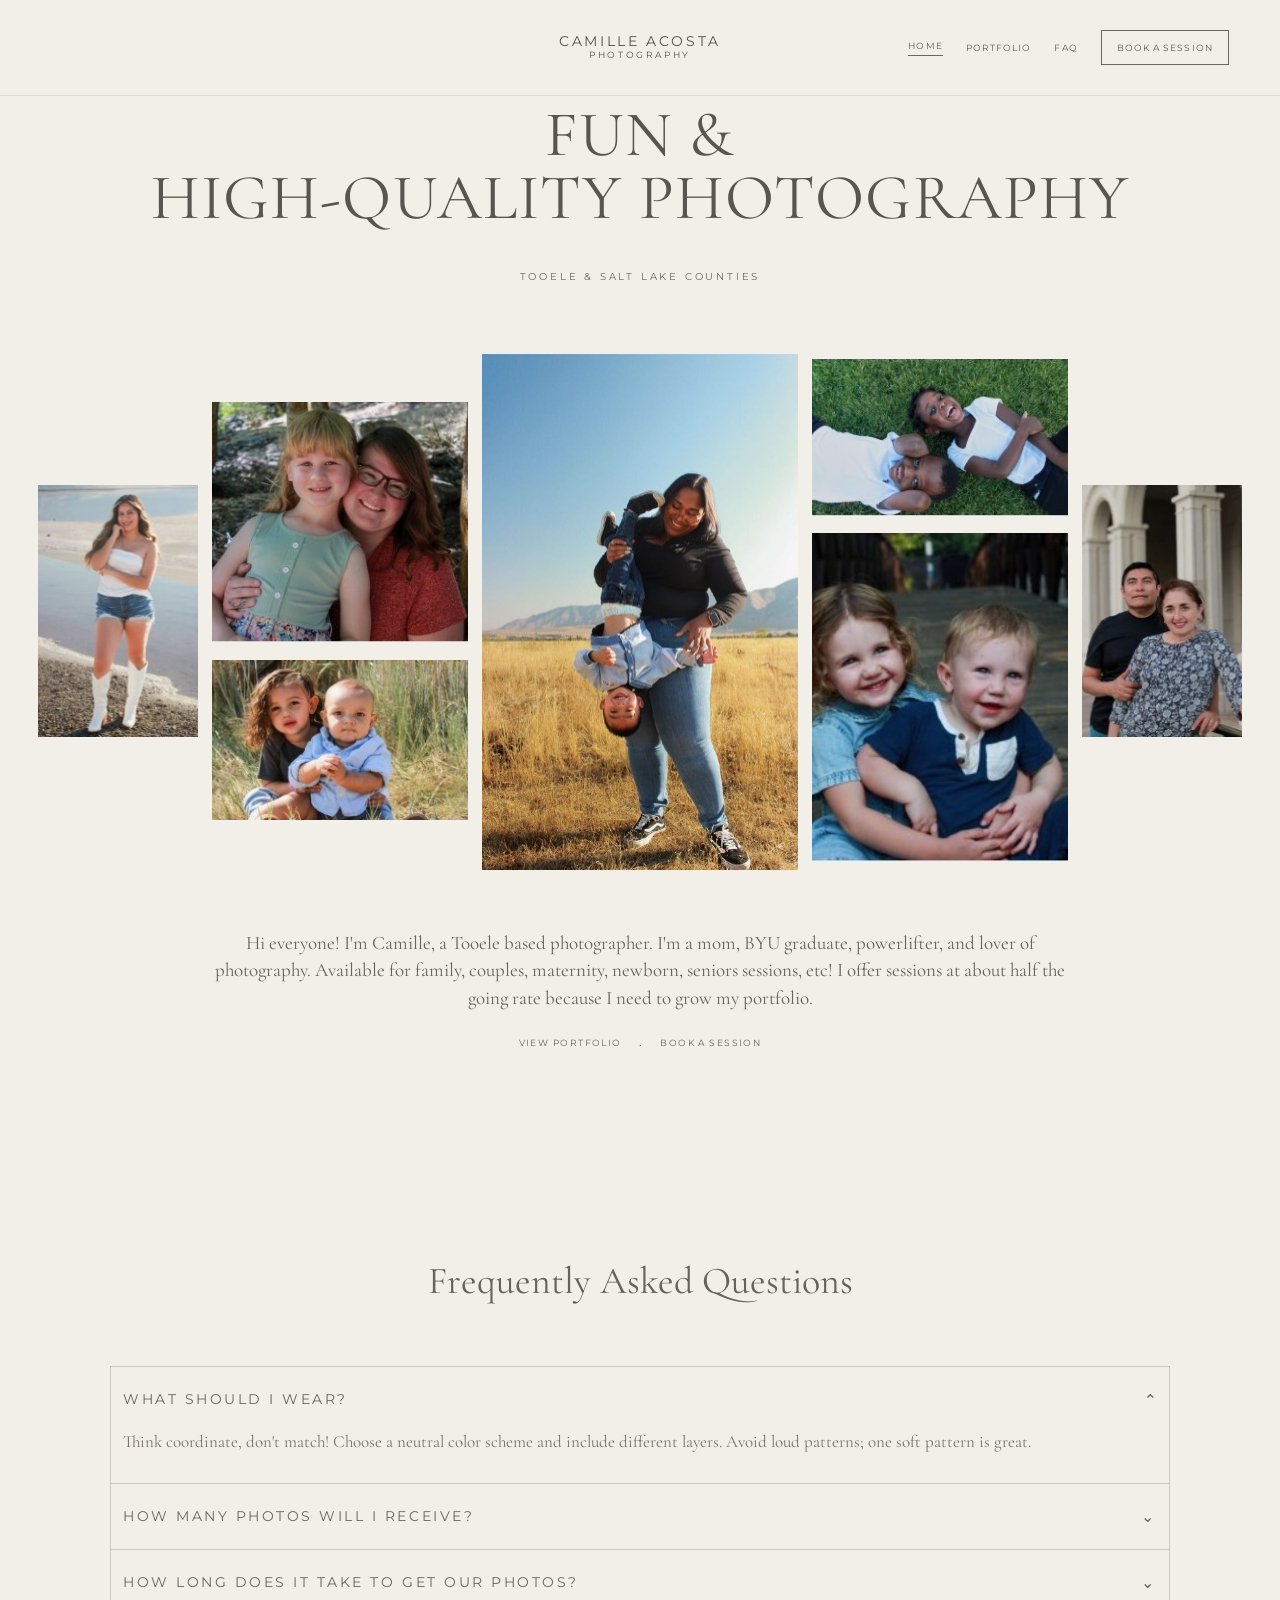
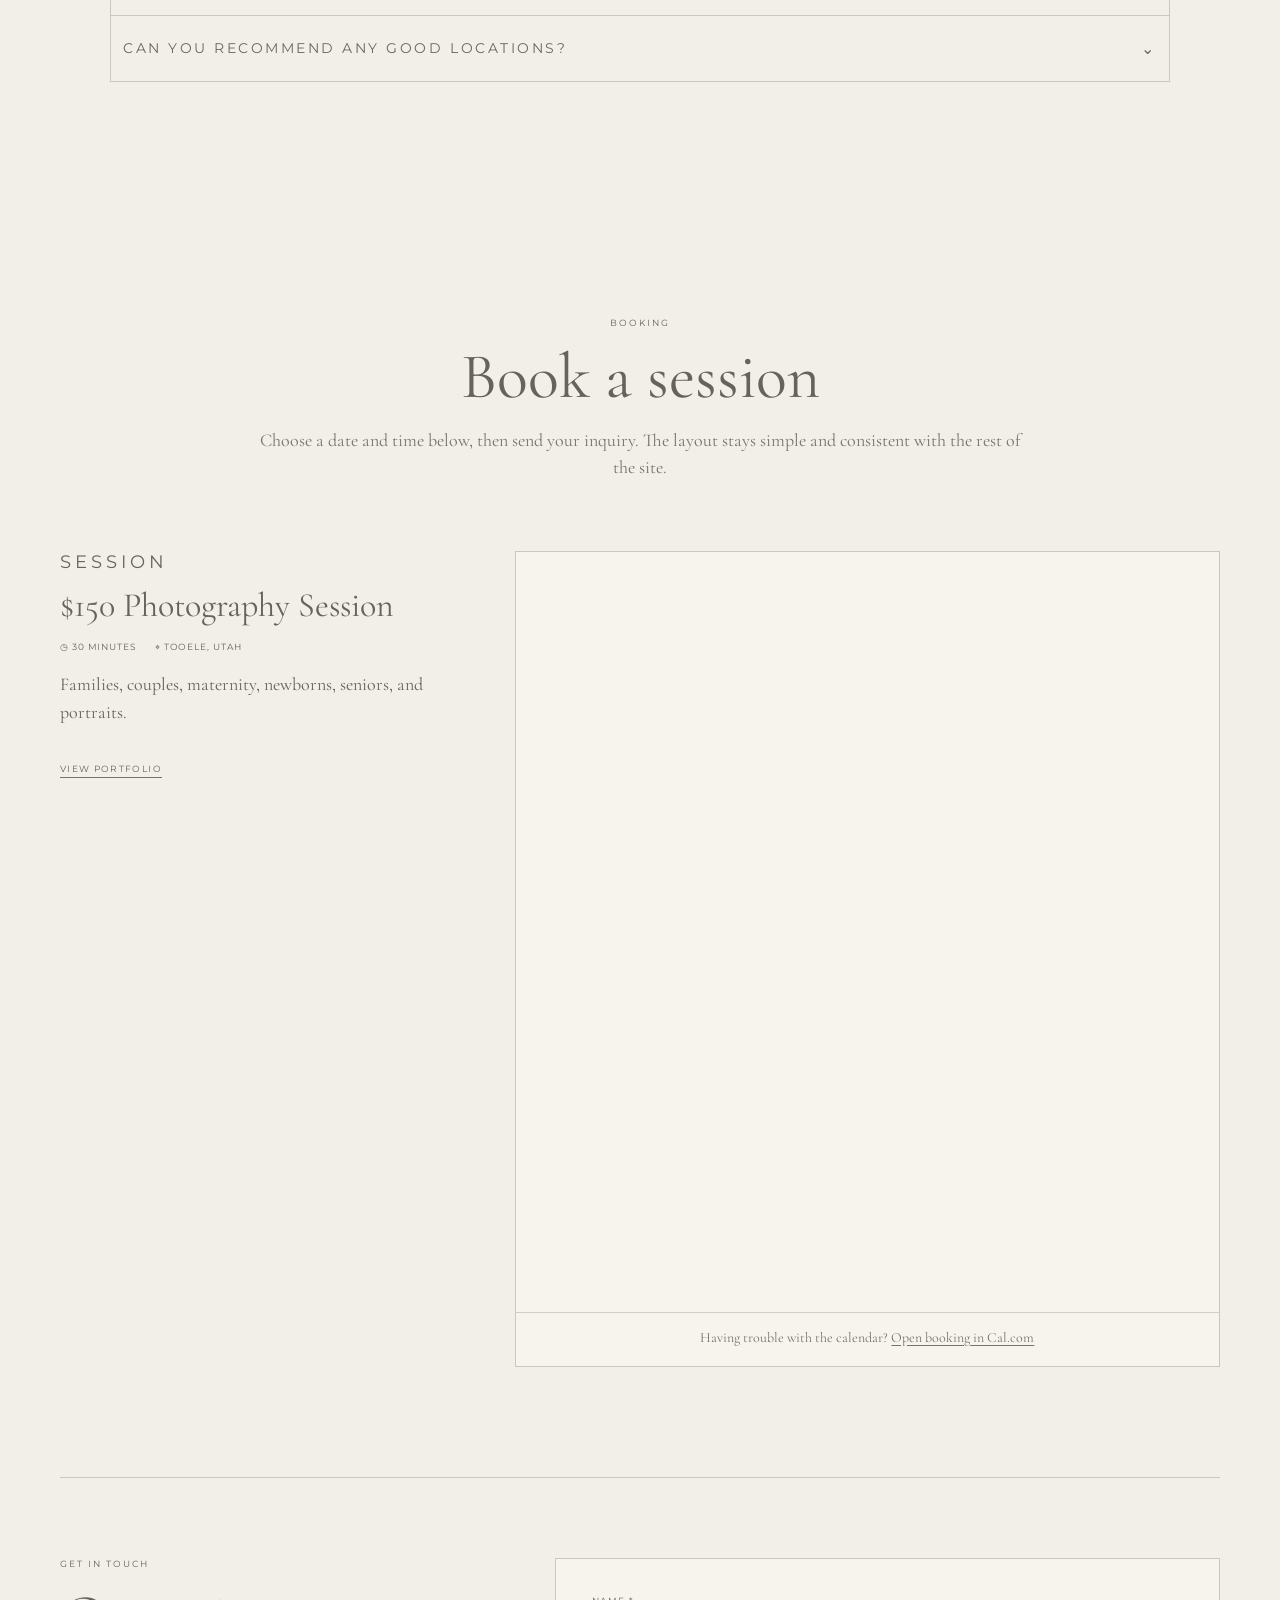
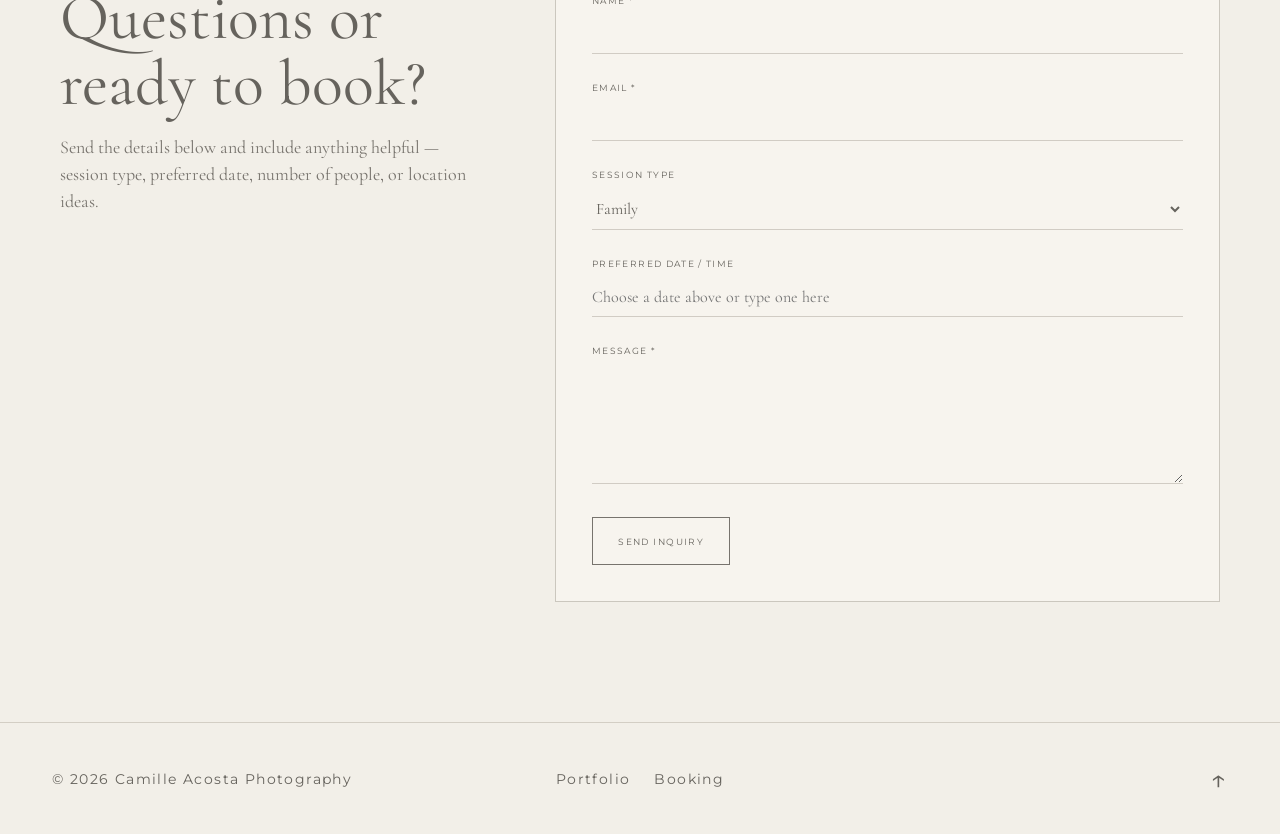
==== index.html @ 2a894bb0 "Add files via upload" ====
<!doctype html>
<html lang="en">
<head>
  <meta charset="utf-8">
  <meta name="viewport" content="width=device-width, initial-scale=1, viewport-fit=cover">
  <meta name="theme-color" content="#f1eee7">
  <meta name="format-detection" content="telephone=no">
  <title>Camille Acosta Photography | Tooele & Salt Lake Counties</title>
  <meta name="description" content="Camille Acosta Photography — family, couples, maternity, newborn, senior and portrait photography in Tooele and Salt Lake counties.">
  <link rel="preconnect" href="https://fonts.googleapis.com">
  <link rel="preconnect" href="https://fonts.gstatic.com" crossorigin>
  <link href="https://fonts.googleapis.com/css2?family=Cormorant+Garamond:wght@400;500&family=Montserrat:wght@300;400;500&display=swap" rel="stylesheet">
  <link rel="stylesheet" href="site-v2.css">
</head>
<body class="simple-home">
  <header class="unified-header">
  <a class="unified-brand" href="index.html">
    <span>CAMILLE ACOSTA</span>
    <small>PHOTOGRAPHY</small>
  </a>

  <button class="unified-menu" type="button" aria-label="Open navigation" aria-expanded="false">
    <span></span><span></span><span></span>
  </button>

  <nav class="unified-nav" aria-label="Main navigation">
    <a href="index.html" data-page="home">Home</a>
    <a href="portfolio.html" data-page="portfolio">Portfolio</a>
    <a href="index.html#faq">FAQ</a>
    <a href="booking.html" data-page="booking" class="unified-book">Book a Session</a>
  </nav>
</header>

  <main>
    <section class="simple-hero">
      <div class="simple-title">
        <h1 data-hero-title>FUN &amp; HIGH-QUALITY<br>PHOTOGRAPHY</h1>
        <p data-location-line>TOOELE &amp; SALT LAKE COUNTIES</p>
      </div>

      <div class="pixie-collage" aria-label="Photography portfolio preview">
        <button class="pixie-photo edge left" data-lightbox>
          <img data-home-photo="1" src="assets/gallery-1.jpg" alt="Portrait photography">
        </button>

        <div class="pixie-stack">
          <button class="pixie-photo" data-lightbox>
            <img data-home-photo="2" src="assets/gallery-2.jpg" alt="Family photography">
          </button>
          <button class="pixie-photo short" data-lightbox>
            <img data-home-photo="3" src="assets/gallery-3.jpg" alt="Children photography">
          </button>
        </div>

        <button class="pixie-photo center-photo" data-lightbox>
          <img data-home-photo="4" src="assets/gallery-4.jpg" alt="Outdoor family photography">
        </button>

        <div class="pixie-stack">
          <button class="pixie-photo short" data-lightbox>
            <img data-home-photo="5" src="assets/gallery-5.jpg" alt="Family photography">
          </button>
          <button class="pixie-photo" data-lightbox>
            <img data-home-photo="6" src="assets/gallery-6.jpg" alt="Children photography">
          </button>
        </div>

        <button class="pixie-photo edge right" data-lightbox>
          <img data-home-photo="7" src="assets/gallery-7.jpg" alt="Couples photography">
        </button>
      </div>

      <div class="simple-intro">
        <p data-intro-text>Hi everyone! I'm Camille, a Tooele based photographer. I'm a mom, BYU graduate, powerlifter, and lover of photography. Available for family, couples, maternity, newborn, seniors sessions, etc! I offer sessions at about half the going rate because I need to grow my portfolio.</p>
        <div class="simple-actions">
          <a href="portfolio.html">VIEW PORTFOLIO</a>
          <span>•</span>
          <a href="#booking">BOOK A SESSION</a>
        </div>
      </div>
    </section>

    <section id="faq" class="simple-faq">
      <h2>Frequently Asked Questions</h2>
      <div class="simple-accordion" data-faq-list>
        <details open>
          <summary>WHAT SHOULD I WEAR?<span>⌄</span></summary>
          <p>Think coordinate, don't match! Choose a neutral color scheme and include different layers; for example, someone in denim, someone in cotton, someone in a dress, someone in shorts. Avoid loud patterns — featuring one person in a soft pattern is great! The last thing you want are matching white t-shirts.</p>
        </details>
        <details>
          <summary>HOW MANY PHOTOS WILL I RECEIVE?<span>⌄</span></summary>
          <p>About 50 photos, sometimes more!</p>
        </details>
        <details>
          <summary>HOW LONG DOES IT TAKE TO GET OUR PHOTOS?<span>⌄</span></summary>
          <p>I should have them back to you within 2 weeks!</p>
        </details>
        <details>
          <summary>CAN YOU RECOMMEND ANY GOOD LOCATIONS?<span>⌄</span></summary>
          <p>Absolutely. I have plenty of suggestions for the Tooele County area and can help you choose a location that fits the look you want.</p>
        </details>
      </div>
    </section>

    
    <section id="booking" class="home-booking-section">
      <div class="home-booking-heading">
        <p class="eyebrow">Booking</p>
        <h2>Book a session</h2>
        <p>Choose a date and time below, then send your inquiry. The layout stays simple and consistent with the rest of the site.</p>
      </div>

      <div class="home-booking-grid">
        <div class="home-session-summary">
          <p class="eyebrow">Session</p>
          <h3><span data-session-price>$150</span> <span data-session-title>Photography Session</span></h3>
          <div class="home-booking-meta">
            <span>◷ <span data-session-duration>30 minutes</span></span>
            <span>⌖ <span data-session-location>Tooele, Utah</span></span>
          </div>
          <p data-session-description>Families, couples, maternity, newborns, seniors, and portraits.</p>
          <a href="portfolio.html" class="home-text-link">VIEW PORTFOLIO</a>
        </div>

        <div class="home-calendar-card home-cal-live-card"><div class="real-cal-wrap">
  <iframe class="real-cal-frame" data-cal-embed
    src="https://cal.com/camille-acosta-photography/30min?embed=true&theme=light&layout=month_view"
    title="Book a photography session with Camille Acosta"
    loading="lazy"></iframe>
  <p class="real-cal-fallback">Having trouble with the calendar?
    <a data-cal-fallback href="https://cal.com/camille-acosta-photography/30min" target="_blank" rel="noopener">Open booking in Cal.com</a>
  </p>
</div></div></div><div id="contact" class="home-inquiry-wrap">
        <div class="home-inquiry-copy">
          <p class="eyebrow">Get in touch</p>
          <h2>Questions or ready to book?</h2>
          <p>Send the details below and include anything helpful — session type, preferred date, number of people, or location ideas.</p>
        </div>

        <form class="home-inquiry-form" id="homeInquiryForm">
          <label>Name *</label>
          <input type="text" name="name" required>

          <label>Email *</label>
          <input type="email" name="email" required>

          <label>Session type</label>
          <select name="session">
            <option>Family</option>
            <option>Couples</option>
            <option>Maternity</option>
            <option>Newborn</option>
            <option>Senior</option>
            <option>Portrait</option>
            <option>Other</option>
          </select>

          <label>Preferred date / time</label>
          <input type="text" id="homePreferredDate" name="preferred-date" placeholder="Choose a date above or type one here">

          <label>Message *</label>
          <textarea name="message" rows="5" required></textarea>

          <button type="submit">SEND INQUIRY</button>
        </form>
      </div>
    </section>

  </main>

  <footer class="simple-footer">
    <span>© 2026 Camille Acosta Photography</span>
    <div>
      <a href="portfolio.html">Portfolio</a>
      <a href="booking.html">Booking</a>
    </div>
    <a href="#" aria-label="Back to top">↑</a>
  </footer>

  <a class="simple-mobile-book" href="booking.html">BOOK A SESSION</a>

  <div class="simple-lightbox" aria-hidden="true">
    <button class="simple-lightbox-close" aria-label="Close">×</button>
    <button class="simple-lightbox-prev" aria-label="Previous photo">←</button>
    <img src="" alt="">
    <button class="simple-lightbox-next" aria-label="Next photo">→</button>
    <div class="simple-lightbox-count"></div>
  </div>

  <script src="cms-content.js"></script>
</body>
</html>
---- site-v2.css ----
:root{--cream:#f1eee7;--paper:#f7f4ee;--ink:#55524d;--muted:#77736c;--line:#d3cec4;--dark:#3f3c37;--white:#fffdf9}*{box-sizing:border-box}html{scroll-behavior:smooth}body{margin:0;background:var(--cream);color:var(--ink);font-family:"Cormorant Garamond",serif;font-size:18px;overflow-x:hidden}a{color:inherit}img{display:block;width:100%}button,input,textarea,select{font:inherit;color:inherit}.loader{position:fixed;inset:0;z-index:9999;display:grid;place-items:center;background:var(--cream);transition:.55s}.loader.hide{opacity:0;visibility:hidden}.loader div{width:74px;height:74px;border:1px solid var(--ink);border-radius:50%;display:grid;place-items:center;font:12px Montserrat;letter-spacing:.15em;animation:pulse 1.3s infinite}@keyframes pulse{50%{transform:scale(1.08);opacity:.4}}.header{position:sticky;top:0;z-index:100;height:100px;display:flex;align-items:center;justify-content:space-between;padding:0 clamp(20px,5vw,76px);background:rgba(241,238,231,.88);backdrop-filter:blur(18px);border-bottom:1px solid rgba(211,206,196,.55);transition:.3s}.header.scrolled{height:80px;background:rgba(247,244,238,.96)}.brand{display:flex;flex-direction:column;text-decoration:none;font:13px Montserrat;letter-spacing:.14em}.brand small{font-size:9px}.header nav{display:flex;gap:28px;align-items:center;font:10px Montserrat;letter-spacing:.1em;text-transform:uppercase}.header nav a{text-decoration:none;position:relative}.header nav a:not(.book-link):after{content:"";position:absolute;left:0;right:100%;bottom:-7px;height:1px;background:var(--ink);transition:.3s}.header nav a:hover:after,.header nav a.active:after{right:0}.book-link{border:1px solid var(--ink);padding:12px 16px}.book-link:hover{background:var(--ink);color:white}.menu{display:none;border:0;background:none;width:42px;height:42px;position:relative}.menu i{position:absolute;left:8px;width:26px;height:1px;background:var(--ink);transition:.3s}.menu i:first-child{top:16px}.menu i:last-child{top:25px}.menu.open i:first-child{transform:translateY(4.5px) rotate(45deg)}.menu.open i:last-child{transform:translateY(-4.5px) rotate(-45deg)}.section{padding:105px clamp(20px,5vw,76px)}.eyebrow{font:9px Montserrat;letter-spacing:.22em;text-transform:uppercase;margin:0 0 16px}h1,h2,h3{font-weight:400;line-height:1.02;margin:0}h1{font-size:clamp(4rem,8vw,8rem)}h2{font-size:clamp(2.7rem,5vw,4.8rem)}h3{font-size:1.7rem}p{line-height:1.55}.lede{font-size:22px;color:var(--muted);max-width:670px}.btn{display:inline-flex;min-height:48px;padding:0 24px;align-items:center;justify-content:center;border:1px solid var(--ink);background:transparent;text-decoration:none;font:9px Montserrat;letter-spacing:.14em;text-transform:uppercase;cursor:pointer;transition:.25s}.btn.dark{background:var(--ink);color:white}.btn:hover{transform:translateY(-2px);box-shadow:0 12px 28px rgba(40,35,30,.1)}.arrow-link{font:10px Montserrat;letter-spacing:.1em;text-transform:uppercase;text-decoration:none}.actions{display:flex;gap:24px;align-items:center;flex-wrap:wrap}.center{text-align:center}.hero{min-height:calc(100vh - 100px);display:grid;grid-template-columns:.9fr 1.1fr;gap:4vw;align-items:center}.hero-copy h1{font-size:clamp(4rem,7vw,8.2rem);line-height:.9}.hero-copy .lede{margin:26px 0 34px}.collage{height:660px;position:relative}.collage figure{position:absolute;margin:0;overflow:hidden;box-shadow:0 20px 60px rgba(45,40,35,.12)}.collage img{height:100%;object-fit:cover;transition:.7s}.collage figure:hover img{transform:scale(1.04)}.c1{width:28%;height:38%;left:0;top:36%}.c2{width:31%;height:47%;left:23%;top:6%}.c3{width:34%;height:68%;left:46%;top:17%}.c4{width:29%;height:34%;right:0;top:2%}.c5{width:28%;height:40%;right:0;bottom:0}.ticker{overflow:hidden;border-block:1px solid var(--line);padding:17px 0}.ticker div{display:flex;width:max-content;animation:scroll 26s linear infinite;font:9px Montserrat;letter-spacing:.2em}.ticker span{padding-right:30px}@keyframes scroll{to{transform:translateX(-50%)}}.about{display:grid;grid-template-columns:.45fr 1fr .9fr;gap:6vw;align-items:start}.about-kicker{font:9px Montserrat;letter-spacing:.18em;text-transform:uppercase;margin-top:12px}.about-copy p{font-size:21px;color:var(--muted)}.about-photo{position:relative}.about-photo img{height:650px;object-fit:cover}.about-photo span{position:absolute;right:-20px;bottom:26px;background:var(--paper);border:1px solid var(--line);padding:16px 20px;font:8px Montserrat;line-height:1.7;letter-spacing:.11em;text-transform:uppercase}.heading{max-width:800px;margin-bottom:50px}.work-grid{display:grid;grid-template-columns:1.3fr .7fr;grid-template-rows:320px 320px;gap:16px}.tile{position:relative;overflow:hidden}.tile.big{grid-row:1/3}.tile img{height:100%;object-fit:cover;transition:.7s}.tile:hover img{transform:scale(1.04)}.tile b{position:absolute;left:20px;bottom:18px;color:white;font-weight:400;font-size:24px;text-shadow:0 2px 10px #000}.experience{background:var(--paper)}.steps{display:grid;grid-template-columns:repeat(4,1fr);border-block:1px solid var(--line)}.steps article{padding:34px 28px;border-right:1px solid var(--line)}.steps article:last-child{border-right:0}.steps span{font:8px Montserrat;letter-spacing:.12em}.steps h3{margin:34px 0 14px}.steps p{font-size:16px;color:var(--muted)}.price{display:grid;grid-template-columns:1fr 1fr;gap:7vw;align-items:center}.price-photo img{height:700px;object-fit:cover}.price-copy{max-width:560px}.mini{font:10px Montserrat;letter-spacing:.1em;text-transform:uppercase;color:var(--muted)}.price ul{list-style:none;padding:0;margin:30px 0;border-top:1px solid var(--line)}.price li{padding:14px 0;border-bottom:1px solid var(--line)}.quotes{background:var(--dark);color:white}.slider{display:grid;grid-template-columns:auto 1fr auto;gap:24px;align-items:center;max-width:1050px;margin:auto}.slider button{width:46px;height:46px;border:1px solid #ffffff66;background:none;color:white;border-radius:50%;cursor:pointer}.quote{display:none;text-align:center;margin:0;font-size:clamp(2rem,4vw,3.8rem);line-height:1.08}.quote.active{display:block;animation:fade .4s}.quote cite{display:block;margin-top:24px;font:8px Montserrat;letter-spacing:.15em;text-transform:uppercase;font-style:normal}@keyframes fade{from{opacity:0;transform:translateY(8px)}}.accordion{max-width:1050px;margin:auto;border-top:1px solid var(--line)}details{border-bottom:1px solid var(--line)}summary{list-style:none;padding:24px 0;display:flex;justify-content:space-between;cursor:pointer;font:11px Montserrat;letter-spacing:.12em;text-transform:uppercase}summary::-webkit-details-marker{display:none}summary b{font-size:20px;font-weight:300;transition:.25s}details[open] summary b{transform:rotate(45deg)}details p{max-width:800px;color:var(--muted);margin:0 0 26px}.cta{text-align:center}.cta .actions{justify-content:center;margin-top:30px}footer{display:grid;grid-template-columns:1fr auto 1fr;gap:30px;align-items:end;padding:50px clamp(20px,5vw,76px);border-top:1px solid var(--line);font:9px Montserrat;letter-spacing:.1em}footer>div:first-child{display:flex;flex-direction:column}footer small{font-size:8px}footer>div:nth-child(2){display:flex;gap:24px}footer a{text-decoration:none}footer>div:last-child{text-align:right}.portfolio-head{padding-top:130px;padding-bottom:55px}.portfolio-head h1{max-width:980px}.filters{display:flex;gap:10px;padding:0 clamp(20px,5vw,76px) 16px}.filter{border:1px solid var(--line);background:transparent;padding:10px 15px;font:8px Montserrat;letter-spacing:.12em;text-transform:uppercase;cursor:pointer}.filter.active,.filter:hover{background:var(--ink);color:white}.gallery{padding-top:16px;display:grid;grid-template-columns:repeat(4,1fr);grid-auto-rows:230px;gap:14px}.gallery-item{padding:0;border:0;background:none;overflow:hidden;cursor:zoom-in}.gallery-item img{height:100%;object-fit:cover;transition:.6s}.gallery-item:hover img{transform:scale(1.04)}.gallery-item.tall{grid-row:span 2}.gallery-item.wide{grid-column:span 2}.gallery-item.hidden{display:none}.lightbox{position:fixed;inset:0;z-index:999;background:#161412f2;display:none;align-items:center;justify-content:center}.lightbox.open{display:flex}.lightbox img{max-width:84vw;max-height:84vh;width:auto}.lightbox button{position:absolute;border:0;background:none;color:white;font-size:32px;cursor:pointer}.close{right:28px;top:22px}.lbprev{left:28px}.lbnext{right:28px}.booking-head{display:grid;grid-template-columns:1fr .8fr;gap:7vw;align-items:center}.booking-head img{height:620px;object-fit:cover}.booking{display:grid;grid-template-columns:.65fr 1.35fr;gap:6vw;background:var(--paper);align-items:start}.session{position:sticky;top:110px}.calendar{background:var(--cream);border:1px solid var(--line);padding:34px}.cal-head{display:flex;justify-content:space-between;align-items:center;margin-bottom:22px}.cal-head button{width:42px;height:42px;border:1px solid var(--line);background:none;cursor:pointer}.cal-head h3{font:12px Montserrat;letter-spacing:.14em;text-transform:uppercase}.week,.days{display:grid;grid-template-columns:repeat(7,1fr);gap:6px}.week span{text-align:center;font:7px Montserrat;letter-spacing:.1em;text-transform:uppercase;color:var(--muted)}.days{margin-top:8px}.day{aspect-ratio:1;border:1px solid transparent;background:none;cursor:pointer}.day:hover:not(.muted){border-color:var(--ink)}.day.muted{opacity:.2;cursor:default}.day.selected{background:var(--ink);color:white}.times{margin-top:30px;padding-top:22px;border-top:1px solid var(--line)}.time-btn{border:1px solid var(--line);background:none;padding:11px 15px;margin:0 8px 8px 0;font:8px Montserrat;letter-spacing:.1em;cursor:pointer}.time-btn.active{background:var(--ink);color:white}.selection{display:flex;justify-content:space-between;gap:20px;border-block:1px solid var(--line);padding:16px 0;margin:22px 0}.selection span{font:8px Montserrat;letter-spacing:.1em;text-transform:uppercase}.disabled{opacity:.45;pointer-events:none}.calendar-note{margin-top:24px;padding:18px;background:var(--paper);border:1px solid var(--line)}.calendar-note p{color:var(--muted);margin-bottom:0}.contact{display:grid;grid-template-columns:.8fr 1.2fr;gap:7vw;background:linear-gradient(#f1eee7dd,#f1eee7dd),none center/cover}.contact-copy p{font-size:20px;color:var(--muted)}.contact-form{background:#f7f4eef2;border:1px solid var(--line);padding:38px}.contact-form label{display:block;font:8px Montserrat;letter-spacing:.13em;text-transform:uppercase;margin-bottom:8px}.contact-form input,.contact-form textarea,.contact-form select{width:100%;border:0;border-bottom:1px solid var(--line);background:transparent;padding:9px 0;margin-bottom:26px;outline:none}.form-note{font-size:13px;color:var(--muted)}.reveal{opacity:0;transform:translateY(24px);transition:.8s}.reveal.visible{opacity:1;transform:none}@media(max-width:950px){.menu{display:block;z-index:120}.header nav{position:fixed;inset:0;z-index:110;background:var(--cream);flex-direction:column;justify-content:center;transform:translateY(-105%);transition:.4s;font-size:13px}.header nav.open{transform:none}.hero{grid-template-columns:1fr}.collage{height:570px}.about{grid-template-columns:1fr 1fr}.about-kicker{grid-column:1/-1}.steps{grid-template-columns:1fr 1fr}.steps article:nth-child(2){border-right:0}.steps article:nth-child(-n+2){border-bottom:1px solid var(--line)}.price,.booking-head,.booking,.contact{grid-template-columns:1fr}.session{position:static}.price-photo img,.booking-head img{height:540px}.gallery{grid-template-columns:repeat(2,1fr)}}@media(max-width:620px){.section{padding:75px 18px}.header{height:80px}.hero-copy h1{font-size:3.9rem}.collage{height:450px}.c1{width:40%;height:34%}.c2{width:43%;height:42%}.c3{width:44%;height:54%;left:38%}.c4{width:35%;height:28%}.c5{width:35%;height:31%}.about{grid-template-columns:1fr}.about-photo img{height:500px}.work-grid{grid-template-columns:1fr;grid-template-rows:380px 260px 260px}.tile.big{grid-row:auto}.steps{grid-template-columns:1fr}.steps article{border-right:0;border-bottom:1px solid var(--line)}.slider{grid-template-columns:1fr}.slider button{display:none}footer{grid-template-columns:1fr;text-align:center}footer>div:nth-child(2){justify-content:center}footer>div:last-child{text-align:center}.filters{overflow:auto}.gallery{grid-template-columns:1fr;grid-auto-rows:340px}.gallery-item.tall,.gallery-item.wide{grid-row:auto;grid-column:auto}.calendar{padding:22px 12px}.week,.days{gap:2px}.selection{flex-direction:column}.contact-form{padding:26px 18px}}


/* =========================================================
   ULTIMATE MOBILE / TABLET PASS
   ========================================================= */

:root{
  --safe-bottom: env(safe-area-inset-bottom, 0px);
  --safe-top: env(safe-area-inset-top, 0px);
}

/* Better touch behavior */
a, button, summary, .gallery-item, .photo-card, .filter, .time-btn, .day {
  -webkit-tap-highlight-color: transparent;
  touch-action: manipulation;
}

/* Prevent accidental tiny text scaling on iOS */
html{
  -webkit-text-size-adjust: 100%;
}

/* Mobile sticky booking CTA */
.mobile-book-cta{
  display:none;
}

/* Lightbox quality-of-life */
.lightbox{
  overscroll-behavior: contain;
  touch-action: pan-y;
}
.lightbox img{
  user-select:none;
  -webkit-user-drag:none;
}
.lightbox-counter{
  position:absolute;
  left:50%;
  bottom:calc(22px + var(--safe-bottom));
  transform:translateX(-50%);
  color:white;
  font-family:"Montserrat",sans-serif;
  font-size:9px;
  letter-spacing:.14em;
  text-transform:uppercase;
  opacity:.8;
}
.lightbox-hint{
  position:absolute;
  left:50%;
  top:24px;
  transform:translateX(-50%);
  color:white;
  font-family:"Montserrat",sans-serif;
  font-size:8px;
  letter-spacing:.15em;
  text-transform:uppercase;
  opacity:.6;
}

/* Make interactive elements easier to hit */
@media (pointer: coarse){
  .button,
  .nav-button,
  .filter,
  .time-btn,
  .calendar-toolbar button,
  .slider-arrow{
    min-height:48px;
  }

  .nav-links a{
    padding:10px 4px;
  }

  .accordion summary{
    min-height:62px;
  }

  .day{
    min-height:44px;
  }
}

/* Tablet refinements */
@media (max-width: 1100px){
  .site-header{
    padding-left:26px;
    padding-right:26px;
  }

  .hero{
    gap:26px;
  }

  .hero-sub{
    font-size:20px;
  }

  .section{
    padding-left:28px;
    padding-right:28px;
  }
}

/* Phones */
@media (max-width: 700px){

  body{
    padding-bottom:calc(74px + var(--safe-bottom));
  }

  .site-header{
    padding-top:var(--safe-top);
    height:calc(76px + var(--safe-top));
    padding-left:18px;
    padding-right:18px;
  }

  .site-header.scrolled{
    height:calc(70px + var(--safe-top));
  }

  .brand span{font-size:12px}
  .brand small{font-size:8px}

  .menu-toggle{
    width:48px;
    height:48px;
  }

  .nav-links{
    padding:calc(90px + var(--safe-top)) 24px calc(110px + var(--safe-bottom));
    gap:20px;
    overflow-y:auto;
  }

  .nav-links a{
    font-size:15px;
    min-height:48px;
    display:flex;
    align-items:center;
    justify-content:center;
  }

  .nav-button{
    width:min(320px, 86vw);
  }

  .section{
    padding:70px 18px;
  }

  .hero{
    padding-top:32px;
    padding-bottom:85px;
    min-height:auto;
  }

  .hero-copy h1{
    font-size:clamp(3.3rem, 16vw, 5rem);
    line-height:.92;
  }

  .hero-sub{
    font-size:18px;
    line-height:1.45;
    margin-top:22px;
  }

  .hero-actions{
    display:grid;
    grid-template-columns:1fr;
    gap:14px;
  }

  .hero-actions .button,
  .hero-actions .text-link{
    width:100%;
    justify-content:center;
    min-height:52px;
  }

  .hero-collage{
    height:520px;
    margin-top:20px;
  }

  .photo-card{
    border-radius:2px;
  }

  .photo-card figcaption{
    font-size:8px;
    padding:6px 8px;
    left:10px;
    bottom:10px;
  }

  .scroll-hint{
    display:none;
  }

  .intro-copy p,
  .portfolio-hero p:last-child,
  .booking-intro p:last-child,
  .contact-copy>p{
    font-size:18px;
  }

  .intro-portrait img{
    height:auto;
    aspect-ratio:4/5;
    object-fit:cover;
  }

  .floating-note{
    position:relative;
    right:auto;
    bottom:auto;
    margin:-24px 14px 0 auto;
    width:calc(100% - 28px);
    z-index:2;
  }

  .featured-grid{
    gap:12px;
  }

  .feature-tile{
    min-height:280px;
  }

  .feature-tile.large{
    min-height:420px;
  }

  .tile-overlay{
    padding:72px 18px 18px;
    gap:12px;
  }

  .tile-overlay strong{
    font-size:18px;
  }

  .steps{
    border-bottom:0;
  }

  .step{
    padding:28px 6px 30px;
  }

  .pricing-photo img,
  .booking-image img{
    height:auto;
    aspect-ratio:4/5;
    object-fit:cover;
  }

  .pricing-copy .button,
  .cta-actions .button,
  .portfolio-cta .button{
    width:100%;
    min-height:52px;
  }

  .testimonial p{
    font-size:2.25rem;
  }

  .testimonial-slider{
    padding-bottom:10px;
  }

  .slider-arrow{
    display:flex;
    position:static;
    width:52px;
    height:52px;
    align-items:center;
    justify-content:center;
  }

  .testimonial-slider{
    grid-template-columns:52px 1fr 52px;
    gap:10px;
  }

  .accordion summary{
    padding:22px 0;
    gap:14px;
    line-height:1.35;
  }

  .accordion details p{
    font-size:17px;
    padding-right:6px;
  }

  /* Gallery: avoid awkward crops on phones */
  .masonry-gallery{
    display:block;
    padding-left:14px;
    padding-right:14px;
  }

  .gallery-item{
    display:block;
    width:100%;
    margin:0 0 14px;
    overflow:hidden;
    background:#e9e5dd;
  }

  .gallery-item img{
    width:100%;
    height:auto;
    max-height:none;
    object-fit:contain;
  }

  .portfolio-controls{
    position:sticky;
    top:calc(70px + var(--safe-top));
    z-index:40;
    background:rgba(241,238,231,.96);
    backdrop-filter:blur(12px);
    padding-top:12px;
    padding-bottom:12px;
    border-top:1px solid var(--line);
    border-bottom:1px solid var(--line);
  }

  .filter{
    flex:0 0 auto;
    min-height:44px;
    padding:0 18px;
  }

  .lightbox{
    padding:
      calc(62px + var(--safe-top))
      14px
      calc(72px + var(--safe-bottom));
  }

  .lightbox img{
    max-width:100%;
    max-height:calc(100vh - 160px - var(--safe-top) - var(--safe-bottom));
    object-fit:contain;
  }

  .lightbox-close{
    top:calc(12px + var(--safe-top));
    right:12px;
    width:52px;
    height:52px;
    display:grid;
    place-items:center;
    font-size:36px;
  }

  .lightbox-prev,
  .lightbox-next{
    top:50%;
    transform:translateY(-50%);
    width:48px;
    height:60px;
    background:rgba(0,0,0,.18)!important;
    border-radius:999px;
    font-size:24px!important;
  }

  .lightbox-prev{left:8px}
  .lightbox-next{right:8px}

  .booking-interface{
    padding-top:55px;
  }

  .session-summary{
    margin-bottom:10px;
  }

  .calendar-app{
    padding:22px 12px;
    border-left:0;
    border-right:0;
    margin-left:-18px;
    margin-right:-18px;
  }

  .calendar-toolbar h3{
    font-size:12px;
  }

  .calendar-toolbar button{
    width:48px;
    height:48px;
  }

  .weekday-head span{
    font-size:7px;
  }

  .day{
    aspect-ratio:auto;
    height:46px;
    font-size:16px;
  }

  .time-buttons{
    display:grid;
    grid-template-columns:repeat(2, minmax(0,1fr));
  }

  .time-btn{
    width:100%;
    padding:0 10px;
    min-height:48px;
  }

  .selection-summary{
    font-size:16px;
  }

  .contact{
    background:
      linear-gradient(rgba(241,238,231,.92),rgba(241,238,231,.92)),
      none center/cover;
  }

  .contact-form{
    margin-left:-4px;
    margin-right:-4px;
  }

  .contact-form input,
  .contact-form textarea,
  .contact-form select{
    font-size:16px; /* prevents iOS zoom on focus */
    min-height:46px;
  }

  .contact-form textarea{
    min-height:140px;
  }

  /* persistent mobile booking */
  .mobile-book-cta{
    display:flex;
    position:fixed;
    z-index:500;
    left:12px;
    right:12px;
    bottom:calc(10px + var(--safe-bottom));
    min-height:54px;
    align-items:center;
    justify-content:center;
    background:var(--dark);
    color:white;
    text-decoration:none;
    font-family:"Montserrat",sans-serif;
    font-size:10px;
    letter-spacing:.16em;
    text-transform:uppercase;
    box-shadow:0 16px 42px rgba(30,28,24,.28);
  }

  footer{
    padding-bottom:35px;
  }
}

/* Very narrow devices */
@media (max-width: 390px){
  .hero-copy h1{font-size:3.15rem}
  .hero-collage{height:450px}
  .section{padding-left:15px;padding-right:15px}
  .testimonial-slider{grid-template-columns:44px 1fr 44px}
  .testimonial p{font-size:1.95rem}
  .time-buttons{grid-template-columns:1fr}
}

/* Landscape phones */
@media (max-height: 520px) and (orientation: landscape){
  .nav-links{
    justify-content:flex-start;
    padding-top:90px;
  }
  .nav-links a{
    min-height:40px;
  }
  .lightbox img{
    max-height:72vh;
  }
}

/* Accessibility / performance */
@media (prefers-reduced-motion: reduce){
  *,
  *::before,
  *::after{
    animation-duration:.01ms!important;
    animation-iteration-count:1!important;
    scroll-behavior:auto!important;
    transition-duration:.01ms!important;
  }
  .reveal{
    opacity:1!important;
    transform:none!important;
  }
}

/* Touch devices don't need hover-only visual dependencies */
@media (hover:none){
  .photo-card:hover img,
  .feature-tile:hover img,
  .gallery-item:hover img{
    transform:none;
  }
}


/* =========================================================
   SIMPLE PIXIESET-INSPIRED HOME
   Applies only to index.html via body.simple-home
   ========================================================= */

.simple-home{
  background:#f2efe8;
  color:#66635d;
  padding-bottom:0;
}

.simple-home .mobile-book-cta,
.simple-home .page-loader,
.simple-home .site-header{
  display:none!important;
}

.simple-header{
  min-height:132px;
  display:grid;
  grid-template-columns:1fr auto 1fr;
  align-items:start;
  padding:28px clamp(22px,4vw,60px) 20px;
  position:relative;
}

.simple-brand{
  grid-column:2;
  text-align:center;
  text-decoration:none;
  font-family:"Montserrat",sans-serif;
  font-size:15px;
  line-height:1.18;
  letter-spacing:.145em;
  color:#55524d;
}

.simple-nav{
  grid-column:3;
  justify-self:end;
  align-self:start;
  display:flex;
  gap:22px;
  font-family:"Montserrat",sans-serif;
  font-size:9px;
  letter-spacing:.12em;
  text-transform:uppercase;
}

.simple-nav a{
  text-decoration:none;
}

.simple-menu-toggle{
  display:none;
}

.simple-hero{
  padding:8px 24px 100px;
  text-align:center;
}

.simple-title h1{
  font-family:"Cormorant Garamond",serif;
  font-size:clamp(44px,5vw,68px);
  font-weight:400;
  line-height:.98;
  letter-spacing:.018em;
  color:#595651;
  margin:0;
}

.simple-title p{
  margin:40px 0 66px;
  font-family:"Montserrat",sans-serif;
  font-size:10px;
  letter-spacing:.28em;
  color:#6c6861;
}

.pixie-collage{
  width:min(1420px,94vw);
  height:520px;
  margin:0 auto;
  display:grid;
  grid-template-columns:.72fr 1.16fr 1.43fr 1.16fr .72fr;
  gap:14px;
  align-items:center;
}

.pixie-photo{
  border:0;
  padding:0;
  margin:0;
  background:none;
  cursor:zoom-in;
  overflow:hidden;
  height:245px;
}

.pixie-photo img{
  width:100%;
  height:100%;
  object-fit:cover;
  display:block;
  transition:transform .55s ease;
}

.pixie-photo:hover img{
  transform:scale(1.025);
}

.pixie-photo.edge{
  height:252px;
}

.pixie-photo.center-photo{
  height:520px;
}

.pixie-stack{
  display:grid;
  gap:14px;
}

.pixie-stack .pixie-photo{
  height:245px;
}

.pixie-stack .short{
  height:160px;
}

.pixie-stack:last-of-type .pixie-photo:last-child{
  height:330px;
}

.simple-intro{
  width:min(850px,84vw);
  margin:58px auto 0;
}

.simple-intro p{
  font-size:19px;
  line-height:1.45;
  margin:0;
}

.simple-actions{
  margin-top:25px;
  display:flex;
  justify-content:center;
  gap:17px;
  align-items:center;
  font-family:"Montserrat",sans-serif;
  font-size:9px;
  letter-spacing:.16em;
}

.simple-actions a{
  text-decoration:none;
  border-bottom:1px solid transparent;
  padding-bottom:3px;
  transition:.2s;
}

.simple-actions a:hover{
  border-color:#6b6862;
}

.simple-faq{
  padding:110px 24px 125px;
}

.simple-faq h2,
.simple-contact h2{
  text-align:center;
  font-size:38px;
  font-weight:400;
  margin:0 0 66px;
}

.simple-accordion{
  width:min(1060px,88vw);
  margin:auto;
  border:1px solid #cbc7be;
}

.simple-accordion details{
  border-bottom:1px solid #cbc7be;
}

.simple-accordion details:last-child{
  border-bottom:0;
}

.simple-accordion summary{
  list-style:none;
  cursor:pointer;
  padding:23px 12px;
  display:flex;
  justify-content:space-between;
  gap:20px;
  font-family:"Montserrat",sans-serif;
  font-size:14px;
  letter-spacing:.18em;
  color:#6b6862;
}

.simple-accordion summary::-webkit-details-marker{
  display:none;
}

.simple-accordion summary span{
  font-size:16px;
  transition:.25s;
}

.simple-accordion details[open] summary span{
  transform:rotate(180deg);
}

.simple-accordion details p{
  margin:-4px 12px 27px;
  max-width:970px;
  font-size:17px;
  line-height:1.6;
}

.simple-contact{
  min-height:780px;
  display:grid;
  place-items:center;
  padding:72px 20px;
  background:
    linear-gradient(rgba(247,245,241,.48),rgba(247,245,241,.48)),
    none center/cover no-repeat;
}

.simple-contact-card{
  width:min(810px,86vw);
  background:rgba(243,240,233,.96);
  padding:57px 105px 47px;
}

.simple-contact-card h2{
  margin-bottom:38px;
}

.simple-contact-card form{
  border:1px solid #cbc7be;
  padding:34px 34px 28px;
  text-align:center;
}

.simple-contact-card label{
  display:block;
  font-family:"Montserrat",sans-serif;
  font-size:9px;
  letter-spacing:.20em;
  margin-bottom:11px;
}

.simple-contact-card input,
.simple-contact-card textarea{
  width:100%;
  border:0;
  border-bottom:1px solid #d0ccc4;
  background:transparent;
  color:#5e5b56;
  outline:none;
  margin-bottom:35px;
  font-size:16px;
  border-radius:0;
}

.simple-contact-card input{
  min-height:36px;
}

.simple-contact-card textarea{
  min-height:100px;
  resize:vertical;
}

.simple-contact-card button{
  background:transparent;
  border:1px solid #89857e;
  padding:15px 31px;
  color:#65625d;
  font-family:"Montserrat",sans-serif;
  font-size:9px;
  letter-spacing:.18em;
  cursor:pointer;
}

.simple-footer{
  min-height:112px;
  padding:0 52px;
  display:grid;
  grid-template-columns:1fr auto 1fr;
  align-items:center;
  font-size:14px;
}

.simple-footer div{
  display:flex;
  gap:24px;
}

.simple-footer a{
  text-decoration:none;
}

.simple-footer>a:last-child{
  justify-self:end;
  font-size:28px;
}

.simple-mobile-book{
  display:none;
}

/* Homepage lightbox */
.simple-lightbox{
  position:fixed;
  inset:0;
  z-index:1000;
  background:rgba(25,23,21,.95);
  display:none;
  align-items:center;
  justify-content:center;
  padding:65px;
}

.simple-lightbox.open{
  display:flex;
}

.simple-lightbox img{
  width:auto;
  max-width:88vw;
  max-height:86vh;
  object-fit:contain;
}

.simple-lightbox button{
  position:absolute;
  border:0;
  background:transparent;
  color:white;
  cursor:pointer;
  font-size:28px;
}

.simple-lightbox-close{
  top:22px;
  right:25px;
  font-size:36px!important;
}

.simple-lightbox-prev{
  left:24px;
}

.simple-lightbox-next{
  right:24px;
}

.simple-lightbox-count{
  position:absolute;
  bottom:22px;
  left:50%;
  transform:translateX(-50%);
  color:white;
  font-family:"Montserrat",sans-serif;
  font-size:9px;
  letter-spacing:.15em;
}

@media(max-width:900px){
  .simple-header{
    min-height:112px;
    display:flex;
    justify-content:center;
    padding-top:27px;
  }

  .simple-nav{
    display:none;
    position:absolute;
    top:82px;
    left:16px;
    right:16px;
    z-index:30;
    background:#f7f4ee;
    padding:24px;
    border:1px solid #d3cec4;
    flex-direction:column;
    align-items:center;
  }

  .simple-nav.open{
    display:flex;
  }

  .simple-menu-toggle{
    display:block;
    position:absolute;
    right:18px;
    top:25px;
    border:0;
    background:transparent;
    color:#5a5751;
    font-size:22px;
    width:44px;
    height:44px;
  }

  .pixie-collage{
    height:auto;
    grid-template-columns:1fr 1fr;
    gap:10px;
  }

  .pixie-photo.edge,
  .pixie-photo,
  .pixie-stack .pixie-photo,
  .pixie-stack .short{
    height:220px;
  }

  .pixie-photo.center-photo{
    height:500px;
    grid-row:span 2;
  }

  .pixie-stack:last-of-type .pixie-photo:last-child{
    height:220px;
  }
}

@media(max-width:620px){
  .simple-home{
    padding-bottom:calc(72px + env(safe-area-inset-bottom,0px));
  }

  .simple-header{
    min-height:98px;
  }

  .simple-brand{
    font-size:12px;
  }

  .simple-title h1{
    font-size:39px;
  }

  .simple-title p{
    font-size:8px;
    margin:28px 0 43px;
  }

  .simple-hero{
    padding:4px 12px 70px;
  }

  .pixie-collage{
    width:100%;
    grid-template-columns:1fr 1fr;
    gap:7px;
  }

  .pixie-photo.edge,
  .pixie-photo,
  .pixie-stack .pixie-photo,
  .pixie-stack .short,
  .pixie-stack:last-of-type .pixie-photo:last-child{
    height:175px;
  }

  .pixie-photo.center-photo{
    height:410px;
  }

  .simple-intro{
    width:91%;
    margin-top:42px;
  }

  .simple-intro p{
    font-size:16.5px;
  }

  .simple-actions{
    gap:10px;
    font-size:8px;
  }

  .simple-faq{
    padding:75px 14px 90px;
  }

  .simple-faq h2,
  .simple-contact h2{
    font-size:31px;
    margin-bottom:45px;
  }

  .simple-accordion{
    width:100%;
  }

  .simple-accordion summary{
    font-size:11px;
    line-height:1.35;
    padding:20px 10px;
  }

  .simple-accordion details p{
    font-size:16px;
  }

  .simple-contact{
    min-height:auto;
    padding:55px 13px;
  }

  .simple-contact-card{
    width:100%;
    padding:40px 18px 30px;
  }

  .simple-contact-card form{
    padding:27px 19px 23px;
  }

  .simple-footer{
    min-height:135px;
    padding:28px 18px;
    grid-template-columns:1fr auto;
    gap:19px;
    font-size:12px;
  }

  .simple-footer div{
    grid-column:1/-1;
    grid-row:2;
  }

  .simple-mobile-book{
    display:flex;
    position:fixed;
    left:12px;
    right:12px;
    bottom:calc(9px + env(safe-area-inset-bottom,0px));
    z-index:500;
    min-height:54px;
    align-items:center;
    justify-content:center;
    background:#4a4742;
    color:white;
    text-decoration:none;
    font-family:"Montserrat",sans-serif;
    font-size:9px;
    letter-spacing:.17em;
    box-shadow:0 14px 35px rgba(30,28,25,.22);
  }

  .simple-lightbox{
    padding:58px 10px calc(64px + env(safe-area-inset-bottom,0px));
  }

  .simple-lightbox img{
    max-width:100%;
    max-height:80vh;
  }

  .simple-lightbox-prev,
  .simple-lightbox-next{
    width:46px;
    height:58px;
    background:rgba(0,0,0,.18)!important;
    border-radius:999px;
  }

  .simple-lightbox-prev{left:7px}
  .simple-lightbox-next{right:7px}
}

@media(hover:none){
  .simple-home .pixie-photo:hover img{
    transform:none;
  }
}


/* =========================================================
   GLOBAL NAVIGATION — IDENTICAL ON ALL PAGES
   ========================================================= */

.global-header{
  position:sticky;
  top:0;
  z-index:300;
  min-height:96px;
  display:grid;
  grid-template-columns:1fr auto 1fr;
  align-items:center;
  padding:0 clamp(20px,4vw,60px);
  background:rgba(242,239,232,.94);
  backdrop-filter:blur(16px);
  border-bottom:1px solid rgba(203,199,190,.48);
}

.global-brand{
  grid-column:2;
  text-align:center;
  text-decoration:none;
  display:flex;
  flex-direction:column;
  color:#55524d;
  font-family:"Montserrat",sans-serif;
  letter-spacing:.145em;
  line-height:1.15;
}

.global-brand span{font-size:14px}
.global-brand small{font-size:9px}

.global-nav{
  grid-column:3;
  justify-self:end;
  display:flex;
  align-items:center;
  gap:24px;
  font-family:"Montserrat",sans-serif;
  font-size:9px;
  letter-spacing:.12em;
  text-transform:uppercase;
}

.global-nav a{
  text-decoration:none;
  color:#5f5c56;
  position:relative;
}

.global-nav a:not(.global-book-link)::after{
  content:"";
  position:absolute;
  left:0;
  right:100%;
  bottom:-6px;
  height:1px;
  background:#5f5c56;
  transition:right .25s ease;
}

.global-nav a:hover::after,
.global-nav a.active::after{
  right:0;
}

.global-book-link{
  border:1px solid #6a6761;
  padding:11px 15px;
}

.global-menu-toggle{
  display:none;
}

@media(max-width:820px){
  .global-header{
    min-height:82px;
    grid-template-columns:1fr auto;
    padding:0 18px;
  }

  .global-brand{
    grid-column:1;
    justify-self:start;
    text-align:left;
  }

  .global-brand span{font-size:12px}
  .global-brand small{font-size:8px}

  .global-menu-toggle{
    grid-column:2;
    display:block;
    width:48px;
    height:48px;
    border:0;
    background:transparent;
    padding:10px;
    position:relative;
    z-index:320;
    cursor:pointer;
  }

  .global-menu-toggle span{
    display:block;
    width:26px;
    height:1px;
    margin:6px auto;
    background:#55524d;
    transition:transform .28s ease, opacity .28s ease;
  }

  .global-menu-toggle.open span:nth-child(1){
    transform:translateY(7px) rotate(45deg);
  }

  .global-menu-toggle.open span:nth-child(2){
    opacity:0;
  }

  .global-menu-toggle.open span:nth-child(3){
    transform:translateY(-7px) rotate(-45deg);
  }

  .global-nav{
    position:fixed;
    top:82px;
    left:0;
    right:0;
    bottom:0;
    z-index:310;
    display:flex;
    flex-direction:column;
    justify-content:flex-start;
    align-items:center;
    gap:10px;
    padding:50px 24px 100px;
    background:#f2efe8;
    transform:translateX(105%);
    transition:transform .32s ease;
    overflow:auto;
  }

  .global-nav.open{
    transform:none;
  }

  .global-nav a{
    width:min(340px,86vw);
    min-height:54px;
    display:flex;
    align-items:center;
    justify-content:center;
    font-size:13px;
  }

  .global-book-link{
    margin-top:8px;
  }
}

/* Hide old menu/header systems where they still exist in inherited CSS */
.simple-home .simple-header,
.simple-home .simple-nav,
.simple-home .simple-menu-toggle,
.site-header,
.menu-toggle,
.nav-links{
  display:none!important;
}

/* =========================================================
   HOMEPAGE BOOKING + INQUIRY
   ========================================================= */

.home-booking-section{
  padding:110px clamp(18px,4vw,60px) 120px;
  background:#f2efe8;
  color:#66635d;
}

.home-booking-heading{
  width:min(760px,90vw);
  margin:0 auto 70px;
  text-align:center;
}

.home-booking-heading h2,
.home-inquiry-copy h2{
  margin:0 0 18px;
  font-weight:400;
  font-size:clamp(2.6rem,5vw,4.1rem);
}

.home-booking-heading>p:last-child,
.home-inquiry-copy>p:last-child{
  font-size:18px;
  line-height:1.5;
  color:#77736d;
}

.home-booking-grid{
  width:min(1160px,92vw);
  margin:0 auto;
  display:grid;
  grid-template-columns:.72fr 1.28fr;
  gap:58px;
  align-items:start;
}

.home-session-summary{
  position:sticky;
  top:120px;
}

.home-session-summary h3{
  font-size:34px;
  margin:0 0 18px;
}

.home-session-summary>p{
  font-size:18px;
}

.home-booking-meta{
  display:flex;
  gap:18px;
  flex-wrap:wrap;
  margin:18px 0;
  font-family:"Montserrat",sans-serif;
  font-size:9px;
  letter-spacing:.1em;
  text-transform:uppercase;
}

.home-text-link{
  display:inline-block;
  margin-top:18px;
  font-family:"Montserrat",sans-serif;
  font-size:9px;
  letter-spacing:.15em;
  text-decoration:none;
  border-bottom:1px solid #77736d;
  padding-bottom:3px;
}

.home-calendar-card{
  border:1px solid #cbc7be;
  background:#f7f4ee;
  padding:34px;
}

.home-calendar-toolbar{
  display:flex;
  justify-content:space-between;
  align-items:center;
  margin-bottom:26px;
}

.home-calendar-toolbar h3{
  margin:0;
  font-family:"Montserrat",sans-serif;
  font-size:12px;
  font-weight:400;
  letter-spacing:.14em;
  text-transform:uppercase;
}

.home-calendar-toolbar button{
  width:44px;
  height:44px;
  border:1px solid #d1ccc4;
  background:transparent;
  color:#66635d;
  cursor:pointer;
}

.home-weekday-head,
.home-calendar-grid{
  display:grid;
  grid-template-columns:repeat(7,1fr);
  gap:7px;
}

.home-weekday-head span{
  text-align:center;
  font-family:"Montserrat",sans-serif;
  font-size:8px;
  letter-spacing:.08em;
  text-transform:uppercase;
}

.home-calendar-grid{
  margin-top:10px;
}

.home-calendar-day{
  min-height:46px;
  border:1px solid transparent;
  background:transparent;
  color:#6c6963;
  cursor:pointer;
}

.home-calendar-day:hover:not(.muted){
  border-color:#75716a;
}

.home-calendar-day.muted{
  opacity:.26;
  cursor:default;
}

.home-calendar-day.selected{
  background:#66635d;
  color:white;
}

.home-time-picker{
  margin-top:30px;
  padding-top:26px;
  border-top:1px solid #d2cdc4;
}

.home-time-buttons{
  display:flex;
  gap:10px;
  flex-wrap:wrap;
}

.home-time-button{
  min-height:44px;
  padding:0 18px;
  border:1px solid #cfcac1;
  background:transparent;
  color:#66635d;
  font-family:"Montserrat",sans-serif;
  font-size:9px;
  letter-spacing:.09em;
  cursor:pointer;
}

.home-time-button.active{
  background:#66635d;
  color:white;
}

.home-selection-summary{
  display:flex;
  justify-content:space-between;
  gap:20px;
  margin-top:30px;
  padding:18px 0;
  border-top:1px solid #d2cdc4;
  border-bottom:1px solid #d2cdc4;
}

.home-selection-summary span{
  font-family:"Montserrat",sans-serif;
  font-size:9px;
  letter-spacing:.1em;
  text-transform:uppercase;
}

.home-inquiry-wrap{
  width:min(1160px,92vw);
  margin:110px auto 0;
  padding-top:80px;
  border-top:1px solid #cbc7be;
  display:grid;
  grid-template-columns:.78fr 1.22fr;
  gap:70px;
}

.home-inquiry-form{
  border:1px solid #cbc7be;
  padding:36px;
  background:#f7f4ee;
}

.home-inquiry-form label{
  display:block;
  margin-bottom:9px;
  font-family:"Montserrat",sans-serif;
  font-size:9px;
  letter-spacing:.15em;
  text-transform:uppercase;
}

.home-inquiry-form input,
.home-inquiry-form textarea,
.home-inquiry-form select{
  width:100%;
  border:0;
  border-bottom:1px solid #d1ccc4;
  background:transparent;
  color:#66635d;
  outline:none;
  margin-bottom:28px;
  padding:9px 0;
  border-radius:0;
  font-size:16px;
}

.home-inquiry-form button{
  min-height:48px;
  padding:0 25px;
  background:transparent;
  border:1px solid #77736d;
  color:#66635d;
  font-family:"Montserrat",sans-serif;
  font-size:9px;
  letter-spacing:.16em;
  cursor:pointer;
}

@media(max-width:820px){
  .home-booking-section{
    padding:78px 16px 90px;
  }

  .home-booking-grid,
  .home-inquiry-wrap{
    width:100%;
    grid-template-columns:1fr;
    gap:35px;
  }

  .home-session-summary{
    position:static;
  }

  .home-calendar-card{
    padding:24px 14px;
  }

  .home-calendar-toolbar button{
    width:48px;
    height:48px;
  }

  .home-calendar-grid,
  .home-weekday-head{
    gap:3px;
  }

  .home-calendar-day{
    min-height:44px;
  }

  .home-time-buttons{
    display:grid;
    grid-template-columns:repeat(2,1fr);
  }

  .home-time-button{
    width:100%;
    min-height:48px;
  }

  .home-selection-summary{
    flex-direction:column;
  }

  .home-inquiry-wrap{
    margin-top:75px;
    padding-top:60px;
  }

  .home-inquiry-form{
    padding:27px 18px;
  }
}

/* The old screenshot/fabric contact background is no longer used on homepage. */
.simple-home .simple-contact{
  background:none!important;
}


/* ==================================================================
   V2 FIX: ONE HEADER ON EVERY PAGE
   ================================================================== */

/* Kill every older navigation implementation. */
.header,
.site-header,
.global-header,
.simple-header,
.menu,
.menu-toggle,
.global-menu-toggle,
.simple-menu-toggle,
.header nav,
.nav-links,
.global-nav,
.simple-nav{
  display:none !important;
}

.unified-header{
  position:sticky;
  top:0;
  z-index:1000;
  height:96px;
  display:grid;
  grid-template-columns:1fr auto 1fr;
  align-items:center;
  padding:0 clamp(20px,4vw,60px);
  background:rgba(242,239,232,.97);
  backdrop-filter:blur(15px);
  -webkit-backdrop-filter:blur(15px);
  border-bottom:1px solid rgba(203,199,190,.55);
}

.unified-brand{
  grid-column:2;
  display:flex;
  flex-direction:column;
  text-align:center;
  text-decoration:none;
  font-family:"Montserrat",sans-serif;
  letter-spacing:.145em;
  line-height:1.14;
  color:#55524d;
}
.unified-brand span{font-size:14px}
.unified-brand small{font-size:9px}

.unified-nav{
  grid-column:3;
  justify-self:end;
  display:flex !important;
  align-items:center;
  gap:23px;
  font-family:"Montserrat",sans-serif;
  font-size:9px;
  letter-spacing:.12em;
  text-transform:uppercase;
}
.unified-nav a{
  display:block;
  text-decoration:none;
  color:#5f5c56;
}
.unified-nav a.current{
  border-bottom:1px solid #6a6761;
  padding-bottom:4px;
}
.unified-book{
  border:1px solid #6a6761 !important;
  padding:11px 15px !important;
  border-bottom:1px solid #6a6761 !important;
}

.unified-menu{
  display:none;
}

/* Make sure the persistent old mobile CTA does not cover content. */
.mobile-book-cta{
  display:none !important;
}

@media(max-width:820px){
  body{
    padding-bottom:0 !important;
  }

  .unified-header{
    height:82px;
    grid-template-columns:1fr auto;
    padding:0 18px;
  }

  .unified-brand{
    grid-column:1;
    justify-self:start;
    text-align:left;
  }
  .unified-brand span{font-size:12px}
  .unified-brand small{font-size:8px}

  .unified-menu{
    grid-column:2;
    display:block;
    position:relative;
    z-index:1020;
    width:50px;
    height:50px;
    border:0;
    background:transparent;
    padding:11px;
    cursor:pointer;
  }

  .unified-menu span{
    display:block;
    width:27px;
    height:1px;
    background:#55524d;
    margin:6px auto;
    transition:transform .25s ease, opacity .25s ease;
  }

  .unified-menu.open span:nth-child(1){
    transform:translateY(7px) rotate(45deg);
  }
  .unified-menu.open span:nth-child(2){
    opacity:0;
  }
  .unified-menu.open span:nth-child(3){
    transform:translateY(-7px) rotate(-45deg);
  }

  .unified-nav{
    position:fixed;
    display:flex !important;
    top:82px;
    left:0;
    right:0;
    bottom:0;
    z-index:1010;
    padding:42px 22px 80px;
    background:#f2efe8;
    flex-direction:column;
    align-items:center;
    justify-content:flex-start;
    gap:12px;
    transform:translateX(105%);
    transition:transform .3s ease;
    overflow-y:auto;
  }

  .unified-nav.open{
    transform:translateX(0);
  }

  .unified-nav a{
    width:min(340px,88vw);
    min-height:56px;
    display:flex;
    align-items:center;
    justify-content:center;
    font-size:13px;
    padding:0;
    border-bottom:1px solid rgba(203,199,190,.55);
  }

  .unified-nav a.current{
    border-bottom:1px solid rgba(203,199,190,.55);
  }

  .unified-book{
    margin-top:10px;
    border:1px solid #6a6761 !important;
  }
}

/* ==================================================================
   V2 FIX: HOMEPAGE CALENDAR
   ================================================================== */

.home-calendar-toolbar h3{
  display:block !important;
  min-width:150px;
  text-align:center;
  color:#66635d !important;
  opacity:1 !important;
  visibility:visible !important;
}

.home-calendar-grid{
  min-height:285px;
}

.home-calendar-day{
  display:flex;
  align-items:center;
  justify-content:center;
}

.home-time-buttons{
  min-height:48px;
}

/* Booking page calendar: explicit visible month and day controls */
.cal-head h3{
  display:block !important;
  color:#55524d !important;
  opacity:1 !important;
  min-width:140px;
  text-align:center;
}
.days{
  min-height:250px;
}

/* Clean mobile typography/spacing underneath the new fixed header. */
@media(max-width:820px){
  .booking-head,
  .portfolio-head{
    padding-top:72px !important;
  }

  .home-calendar-card{
    overflow:hidden;
  }

  .home-calendar-toolbar{
    gap:8px;
  }

  .home-calendar-toolbar h3{
    min-width:0;
    flex:1;
    font-size:10px;
  }
}

.real-cal-wrap{width:100%;background:#f7f4ee}
.real-cal-frame{display:block;width:100%;min-height:760px;border:0;background:#f7f4ee}
.real-cal-fallback{margin:0;padding:14px 18px 18px;text-align:center;border-top:1px solid var(--line);font-size:14px;color:var(--muted)}
.real-cal-fallback a{text-decoration:underline;text-underline-offset:3px}
.cal-live-card,.home-cal-live-card{padding:0!important;overflow:hidden}
.contact{background:var(--cream)!important}
@media(max-width:820px){.real-cal-frame{min-height:820px}}
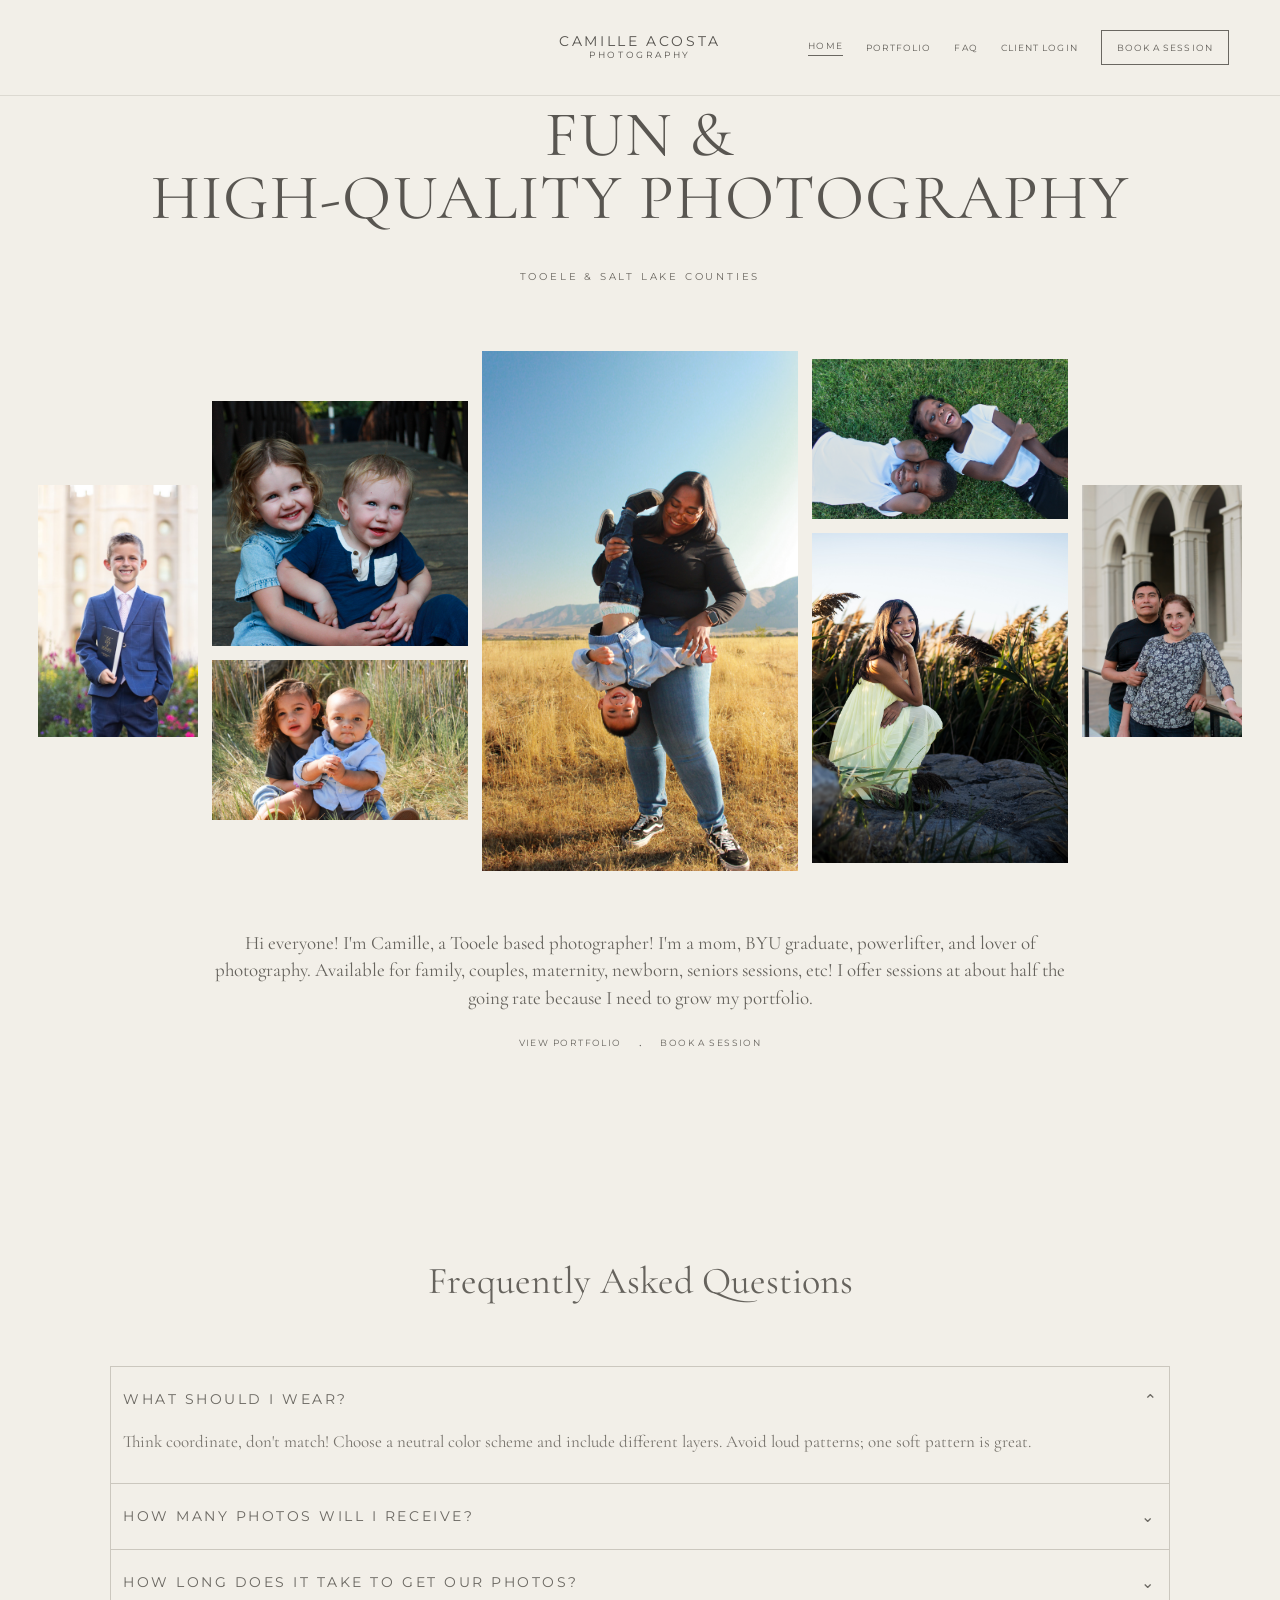
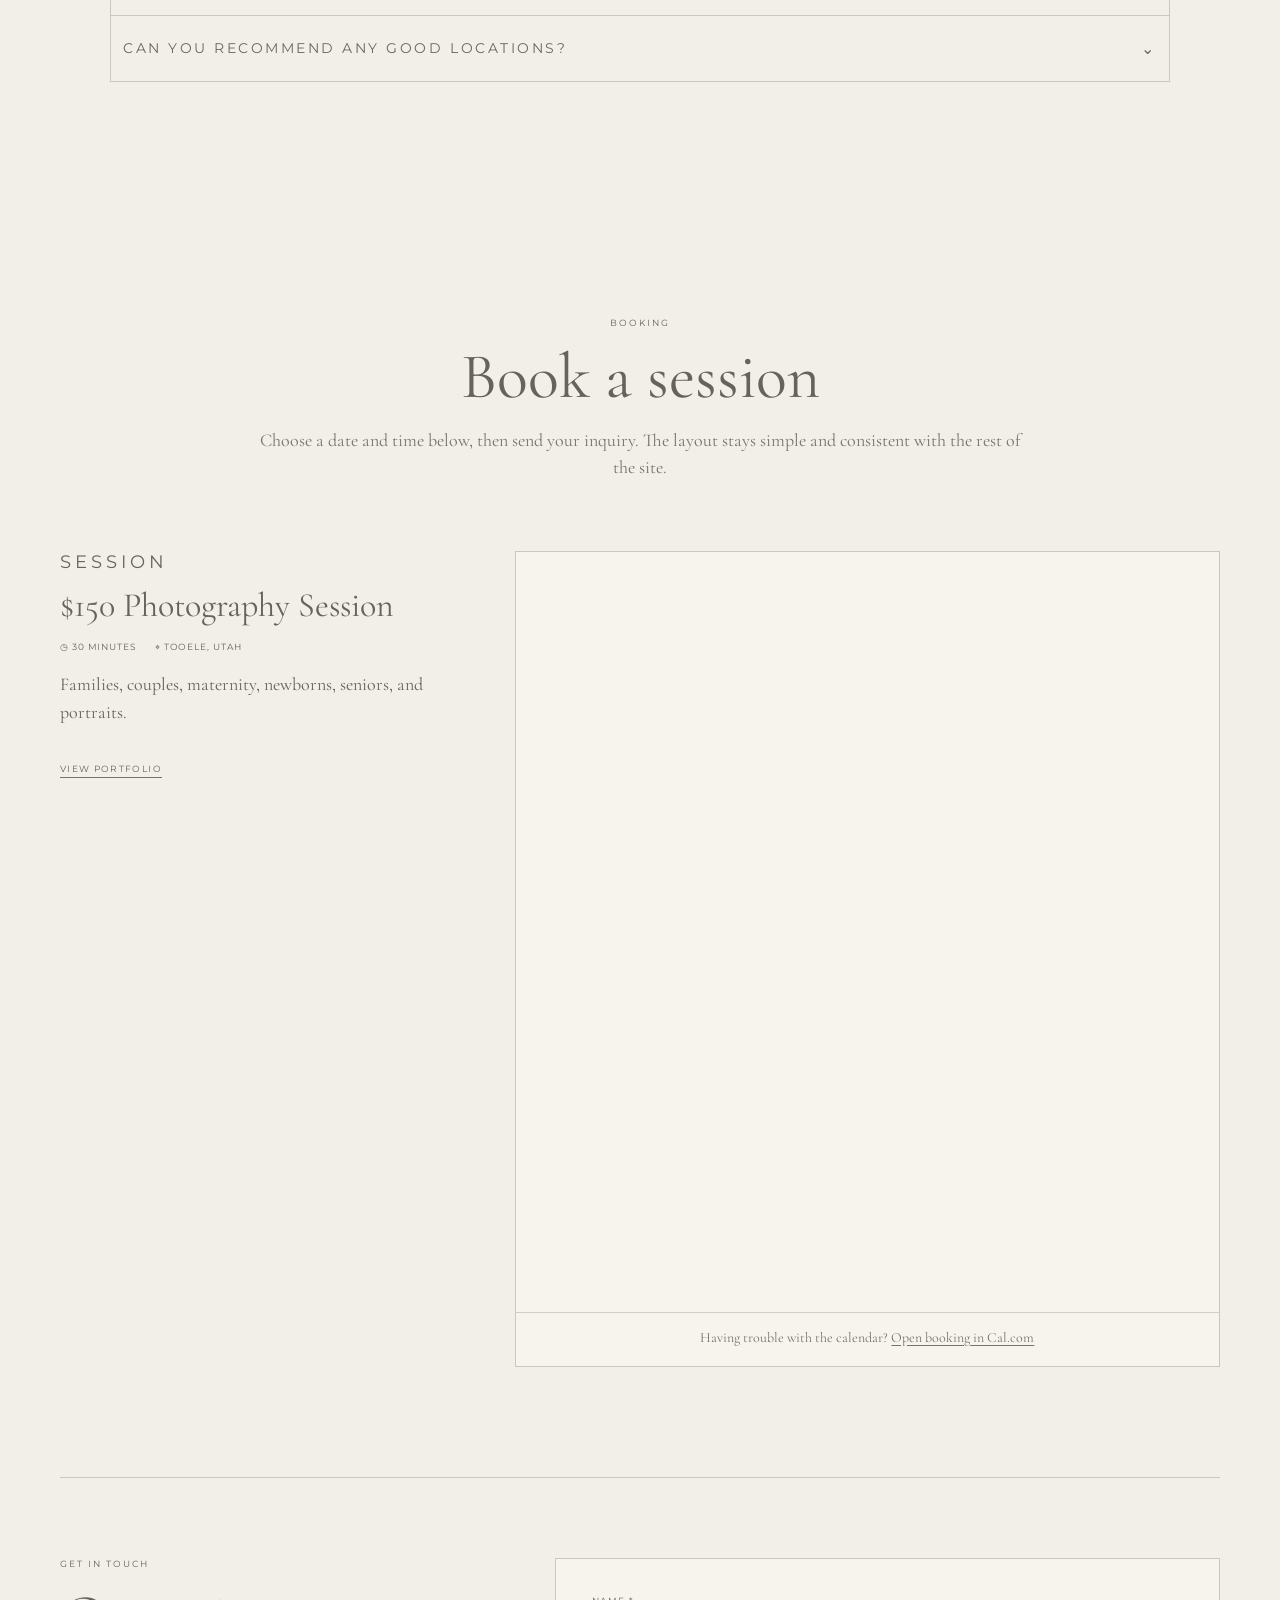
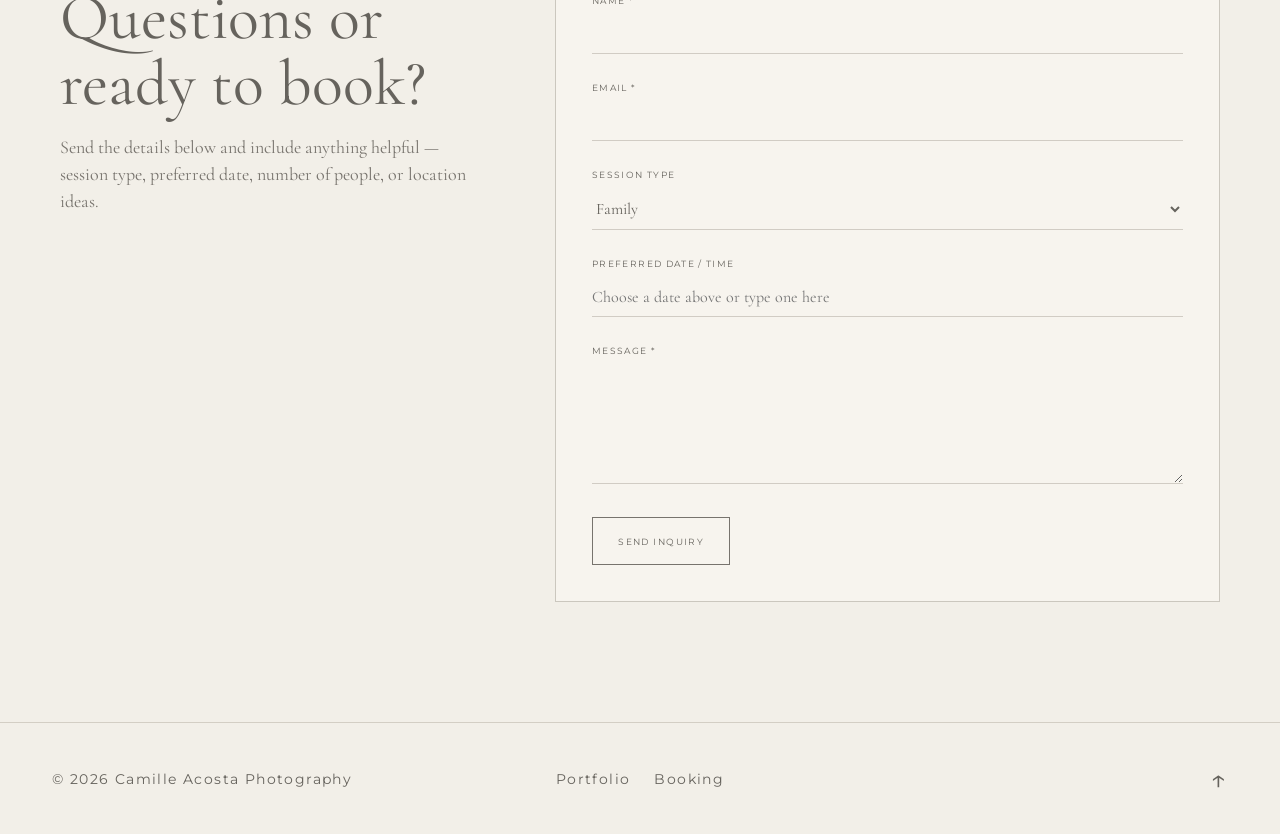
==== commit 5ce61db4: "Add files via upload" ====
--- a/index.html
+++ b/index.html
@@ -27,7 +27,7 @@
     <a href="index.html" data-page="home">Home</a>
     <a href="portfolio.html" data-page="portfolio">Portfolio</a>
     <a href="index.html#faq">FAQ</a>
-    <a href="booking.html" data-page="booking" class="unified-book">Book a Session</a>
+    <a href="client.html" class="client-login-link">Client Login</a><a href="booking.html" data-page="booking" class="unified-book">Book a Session</a>
   </nav>
 </header>
 
--- a/site-v2.css
+++ b/site-v2.css
@@ -1853,3 +1853,6 @@
 .cal-live-card,.home-cal-live-card{padding:0!important;overflow:hidden}
 .contact{background:var(--cream)!important}
 @media(max-width:820px){.real-cal-frame{min-height:820px}}
+
+/* Clean mobile navigation pass */
+@media(max-width:820px){.unified-nav{background:#f2efe8!important;gap:0!important;padding-top:34px!important}.unified-nav a{min-height:58px!important;border-bottom:1px solid rgba(203,199,190,.5)!important}.unified-book{margin-top:24px!important;width:min(300px,82vw)!important;background:#5d5a54!important;color:#fff!important;border:1px solid #5d5a54!important}.unified-menu span{width:25px!important}}
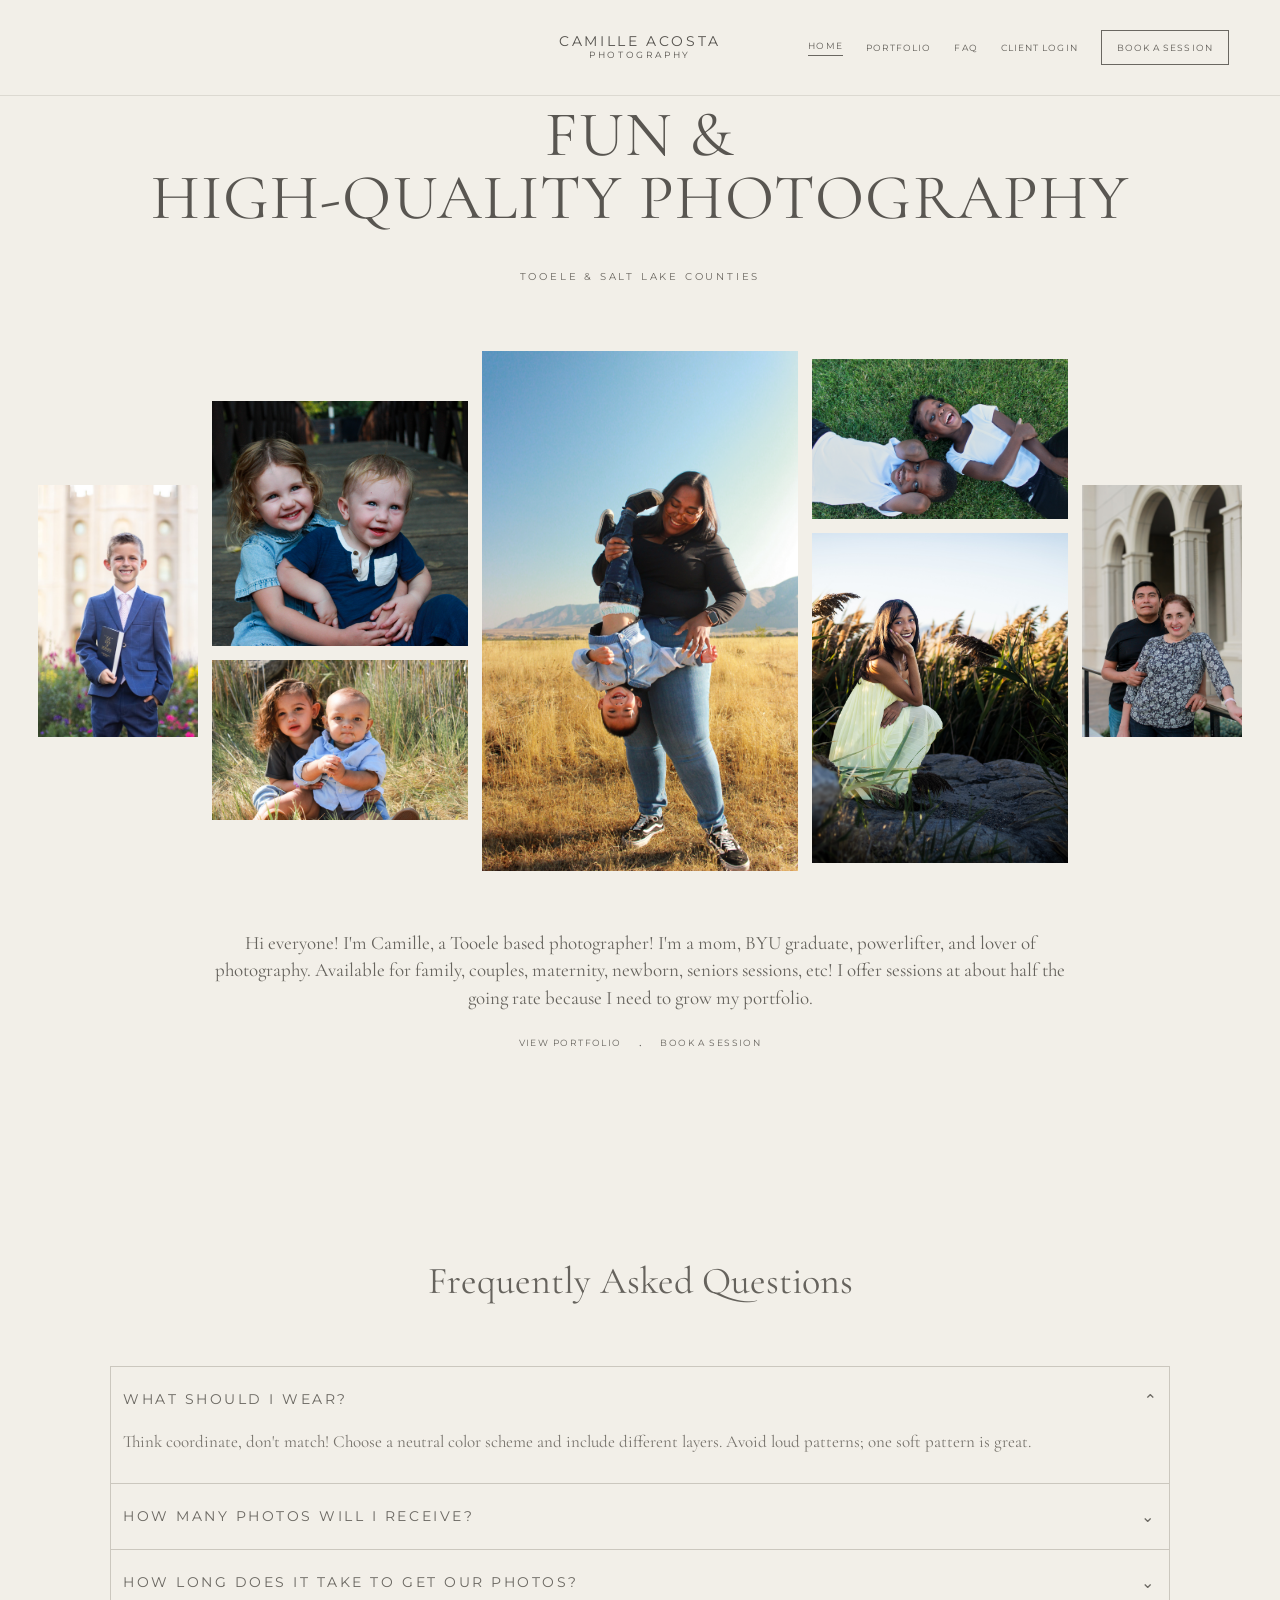
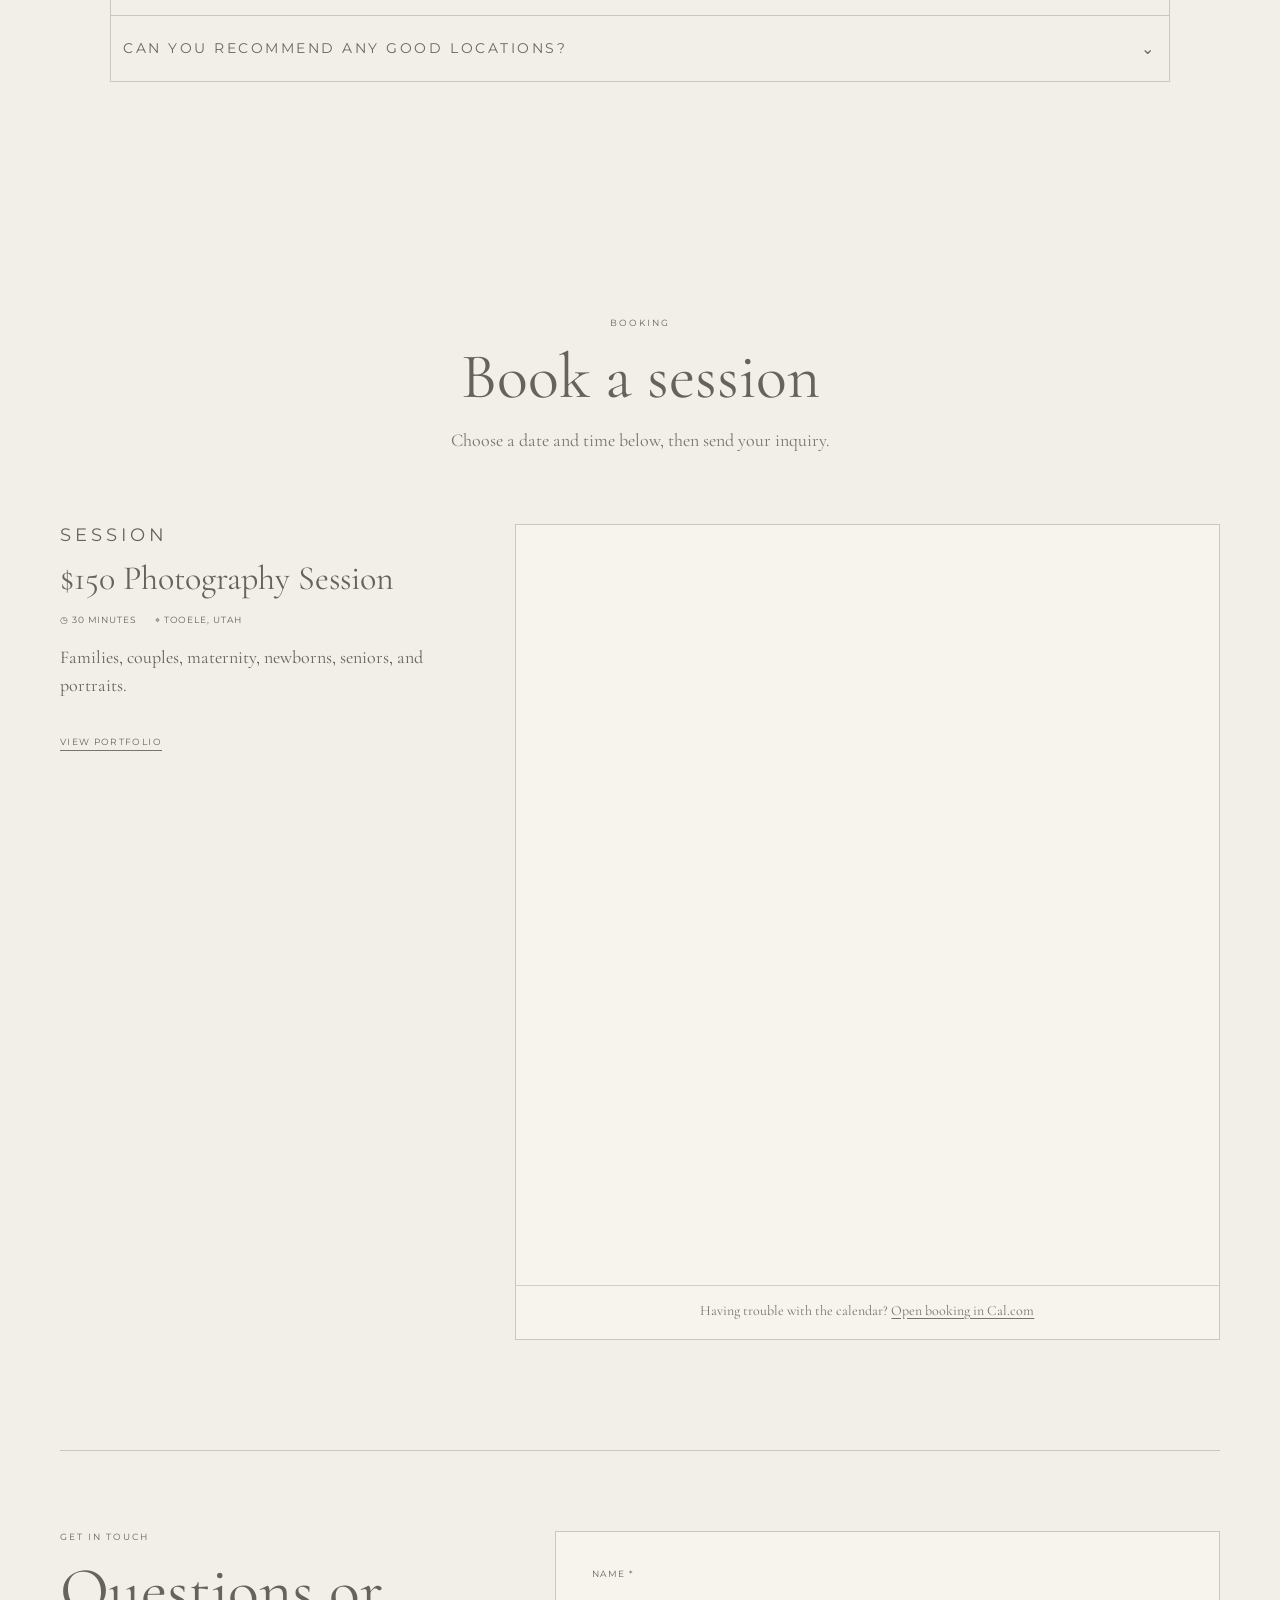
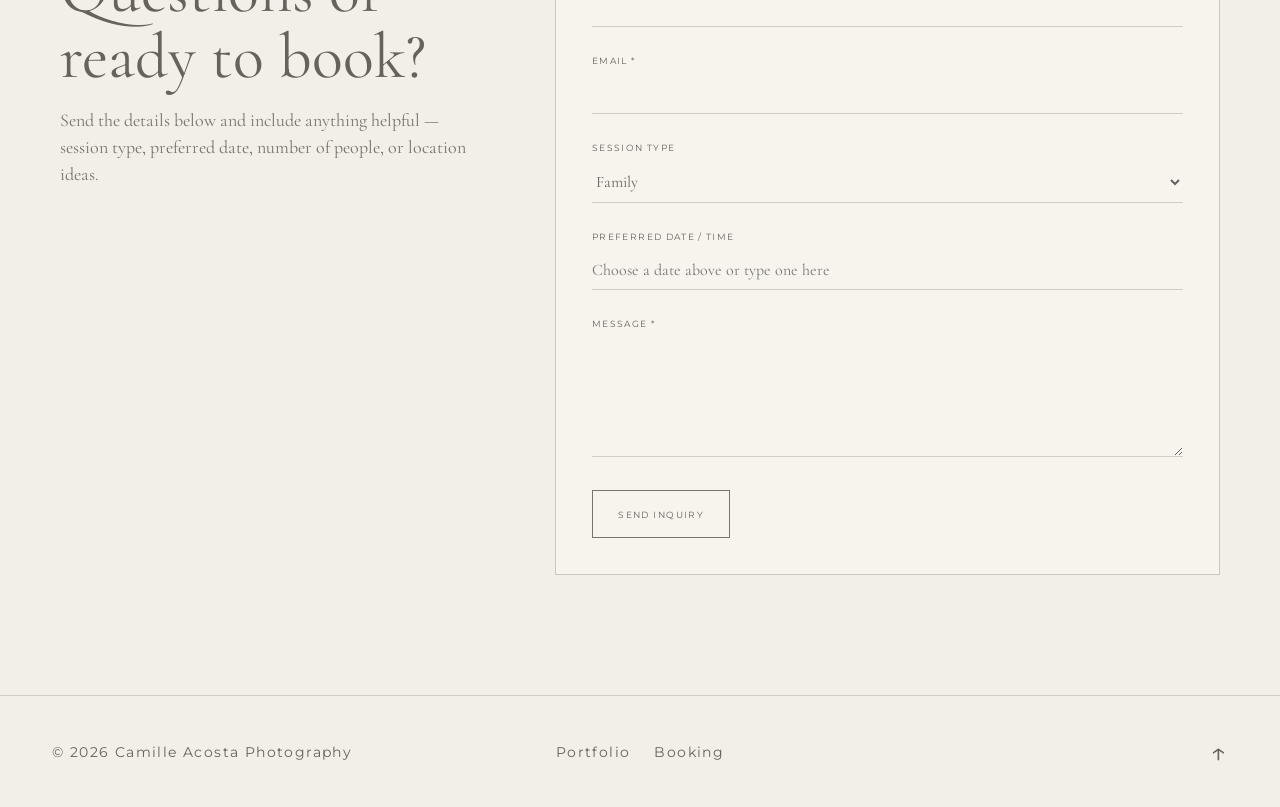
==== commit 4850697c: "Update index.html" ====
--- a/index.html
+++ b/index.html
@@ -1,6 +1,11 @@
 <!doctype html>
 <html lang="en">
 <head>
+  <link rel="icon" type="image/svg+xml" href="/favicon.svg">
+  <link rel="icon" type="image/png" sizes="96x96" href="/favicon.png">
+  <link rel="shortcut icon" href="/favicon.ico">
+  <link rel="apple-touch-icon" href="/apple-touch-icon.png">
+
   <meta charset="utf-8">
   <meta name="viewport" content="width=device-width, initial-scale=1, viewport-fit=cover">
   <meta name="theme-color" content="#f1eee7">
@@ -38,37 +43,38 @@
         <p data-location-line>TOOELE &amp; SALT LAKE COUNTIES</p>
       </div>
 
-      <div class="pixie-collage" aria-label="Photography portfolio preview">
+      <div class="pixie-collage cms-photo-pending" aria-label="Photography portfolio preview">
         <button class="pixie-photo edge left" data-lightbox>
-          <img data-home-photo="1" src="assets/gallery-1.jpg" alt="Portrait photography">
+          <img data-home-photo="1" alt="Portrait photography">
         </button>
 
         <div class="pixie-stack">
           <button class="pixie-photo" data-lightbox>
-            <img data-home-photo="2" src="assets/gallery-2.jpg" alt="Family photography">
+            <img data-home-photo="2" alt="Family photography">
           </button>
           <button class="pixie-photo short" data-lightbox>
-            <img data-home-photo="3" src="assets/gallery-3.jpg" alt="Children photography">
+            <img data-home-photo="3" alt="Children photography">
           </button>
         </div>
 
         <button class="pixie-photo center-photo" data-lightbox>
-          <img data-home-photo="4" src="assets/gallery-4.jpg" alt="Outdoor family photography">
+          <img data-home-photo="4" alt="Outdoor family photography">
         </button>
 
         <div class="pixie-stack">
           <button class="pixie-photo short" data-lightbox>
-            <img data-home-photo="5" src="assets/gallery-5.jpg" alt="Family photography">
+            <img data-home-photo="5" alt="Family photography">
           </button>
           <button class="pixie-photo" data-lightbox>
-            <img data-home-photo="6" src="assets/gallery-6.jpg" alt="Children photography">
+            <img data-home-photo="6" alt="Children photography">
           </button>
         </div>
 
         <button class="pixie-photo edge right" data-lightbox>
-          <img data-home-photo="7" src="assets/gallery-7.jpg" alt="Couples photography">
+          <img data-home-photo="7" alt="Couples photography">
         </button>
       </div>
+      <p class="cms-photo-error" role="status" hidden>Photos are temporarily unavailable. Please try refreshing the page.</p>
 
       <div class="simple-intro">
         <p data-intro-text>Hi everyone! I'm Camille, a Tooele based photographer. I'm a mom, BYU graduate, powerlifter, and lover of photography. Available for family, couples, maternity, newborn, seniors sessions, etc! I offer sessions at about half the going rate because I need to grow my portfolio.</p>
@@ -107,7 +113,7 @@
       <div class="home-booking-heading">
         <p class="eyebrow">Booking</p>
         <h2>Book a session</h2>
-        <p>Choose a date and time below, then send your inquiry. The layout stays simple and consistent with the rest of the site.</p>
+        <p>Choose a date and time below, then send your inquiry.</p>
       </div>
 
       <div class="home-booking-grid">
@@ -187,6 +193,6 @@
     <div class="simple-lightbox-count"></div>
   </div>
 
-  <script src="cms-content.js"></script>
+  <script src="cms-content.js?v=20261007b"></script>
 </body>
 </html>
--- a/site-v2.css
+++ b/site-v2.css
@@ -1856,3 +1856,182 @@
 
 /* Clean mobile navigation pass */
 @media(max-width:820px){.unified-nav{background:#f2efe8!important;gap:0!important;padding-top:34px!important}.unified-nav a{min-height:58px!important;border-bottom:1px solid rgba(203,199,190,.5)!important}.unified-book{margin-top:24px!important;width:min(300px,82vw)!important;background:#5d5a54!important;color:#fff!important;border:1px solid #5d5a54!important}.unified-menu span{width:25px!important}}
+
+
+/* =========================================================
+   Final mobile navigation polish
+   ========================================================= */
+@media(max-width:820px){
+  .unified-header{
+    height:78px!important;
+    min-height:78px!important;
+    background:#f2efe8!important;
+  }
+
+  .unified-menu{
+    width:50px!important;
+    height:50px!important;
+    padding:11px!important;
+  }
+
+  .unified-menu span{
+    width:25px!important;
+    height:1px!important;
+    margin:6px auto!important;
+  }
+
+  .unified-nav{
+    top:78px!important;
+    background:#f2efe8!important;
+    padding:38px 22px 90px!important;
+    gap:0!important;
+    justify-content:flex-start!important;
+  }
+
+  .unified-nav a{
+    width:min(330px,86vw)!important;
+    min-height:55px!important;
+    border:0!important;
+    border-bottom:1px solid rgba(185,180,170,.55)!important;
+    font-size:12px!important;
+    letter-spacing:.15em!important;
+  }
+
+  .unified-nav .client-login-link{
+    margin-top:18px!important;
+    border-bottom:0!important;
+    min-height:44px!important;
+    font-size:9px!important;
+    opacity:.78;
+  }
+
+  .unified-nav .unified-book{
+    margin-top:18px!important;
+    min-height:54px!important;
+    border:1px solid #5d5a54!important;
+    background:#5d5a54!important;
+    color:#fff!important;
+  }
+}
+
+/* Signed contract presentation */
+.contract-brand{
+  text-align:center;
+  font:12px Montserrat,sans-serif;
+  letter-spacing:.15em;
+  line-height:1.2;
+  margin:8px 0 35px;
+}
+.contract-brand small{font-size:8px}
+.contract-meta-block{
+  border-top:1px solid #cbc7be;
+  border-bottom:1px solid #cbc7be;
+  padding:20px 0;
+  margin:0 0 30px;
+  display:grid;
+  grid-template-columns:1fr 1fr;
+  gap:7px 30px;
+}
+.contract-meta-block p{margin:0}
+.signed-contract-block{
+  margin-top:40px;
+  padding-top:28px;
+  border-top:1px solid #cbc7be;
+}
+.contract-hash{
+  font-size:12px;
+  overflow-wrap:anywhere;
+}
+.signed-actions{margin-top:30px}
+.portal-button-secondary{
+  background:transparent!important;
+  color:#5d5a54!important;
+}
+@media(max-width:600px){
+  .contract-meta-block{grid-template-columns:1fr}
+}
+
+/* The HTML deliberately contains no old photo URLs. Show a subtle cream
+   placeholder until each CMS-selected photo finishes loading. */
+.pixie-photo{background:#e8e3da}
+.pixie-photo img[data-home-photo]{opacity:0;transition:opacity .22s ease,transform .55s ease}
+.pixie-photo.cms-photo-ready img[data-home-photo]{opacity:1}
+.cms-photo-error{text-align:center;font-size:13px;margin:18px}
+.gallery[data-portfolio-gallery]:empty{min-height:220px}
+
+/* Respect HTML hidden attributes even on display:flex buttons. */
+[hidden]{display:none!important}
+
+
+/* Mobile-only homepage photo composition — two balanced, softly staggered
+   columns. Flatten the existing stacks for layout without touching any CMS
+   photo slots, image sources or desktop markup. */
+@media (max-width: 760px) {
+  .simple-home .pixie-collage {
+    display: grid;
+    width: min(100%, 600px);
+    height: auto;
+    margin-inline: auto;
+    grid-template-columns: repeat(2, minmax(0, 1fr));
+    grid-template-rows: repeat(21, minmax(0, clamp(24px, 7.5vw, 46px)));
+    column-gap: clamp(8px, 2.4vw, 13px);
+    row-gap: clamp(7px, 2vw, 10px);
+    align-items: stretch;
+  }
+
+  /* At phone sizes, each image gets its own grid position instead of the
+     desktop-style stacks competing with the central portrait for space. */
+  .simple-home .pixie-collage > .pixie-stack {
+    display: contents;
+  }
+
+  .simple-home .pixie-collage .pixie-photo,
+  .simple-home .pixie-collage .pixie-photo.edge,
+  .simple-home .pixie-collage .pixie-photo.center-photo,
+  .simple-home .pixie-collage .pixie-stack .pixie-photo,
+  .simple-home .pixie-collage .pixie-stack .short,
+  .simple-home .pixie-collage .pixie-stack:last-of-type .pixie-photo:last-child {
+    width: 100%;
+    height: 100%;
+    min-width: 0;
+    min-height: 0;
+    margin: 0;
+    align-self: stretch;
+  }
+
+  .simple-home .pixie-collage .pixie-photo img {
+    width: 100%;
+    height: 100%;
+    object-fit: cover;
+    object-position: center;
+  }
+
+  /* Left: 1, 4, 6; Right: 2, 3, 5, 7.
+     The right column starts a little lower; both columns otherwise flow
+     without the large blanks created by the former desktop grid spans. */
+  .simple-home .pixie-collage > .edge.left {
+    grid-column: 1; grid-row: 1 / 6;
+  }
+  .simple-home .pixie-collage > .pixie-stack:nth-child(2) > .pixie-photo:first-child {
+    grid-column: 2; grid-row: 2 / 8;
+  }
+  .simple-home .pixie-collage > .pixie-stack:nth-child(2) > .pixie-photo:nth-child(2) {
+    grid-column: 2; grid-row: 8 / 12;
+  }
+  .simple-home .pixie-collage > .center-photo {
+    grid-column: 1; grid-row: 6 / 13;
+  }
+  .simple-home .pixie-collage > .pixie-stack:nth-child(4) > .pixie-photo:first-child {
+    grid-column: 2; grid-row: 12 / 17;
+  }
+  .simple-home .pixie-collage > .pixie-stack:nth-child(4) > .pixie-photo:last-child {
+    grid-column: 1; grid-row: 13 / 20;
+  }
+  .simple-home .pixie-collage > .edge.right {
+    grid-column: 2; grid-row: 17 / 22;
+  }
+
+  .simple-home .simple-intro {
+    margin-top: clamp(26px, 7vw, 46px);
+  }
+}
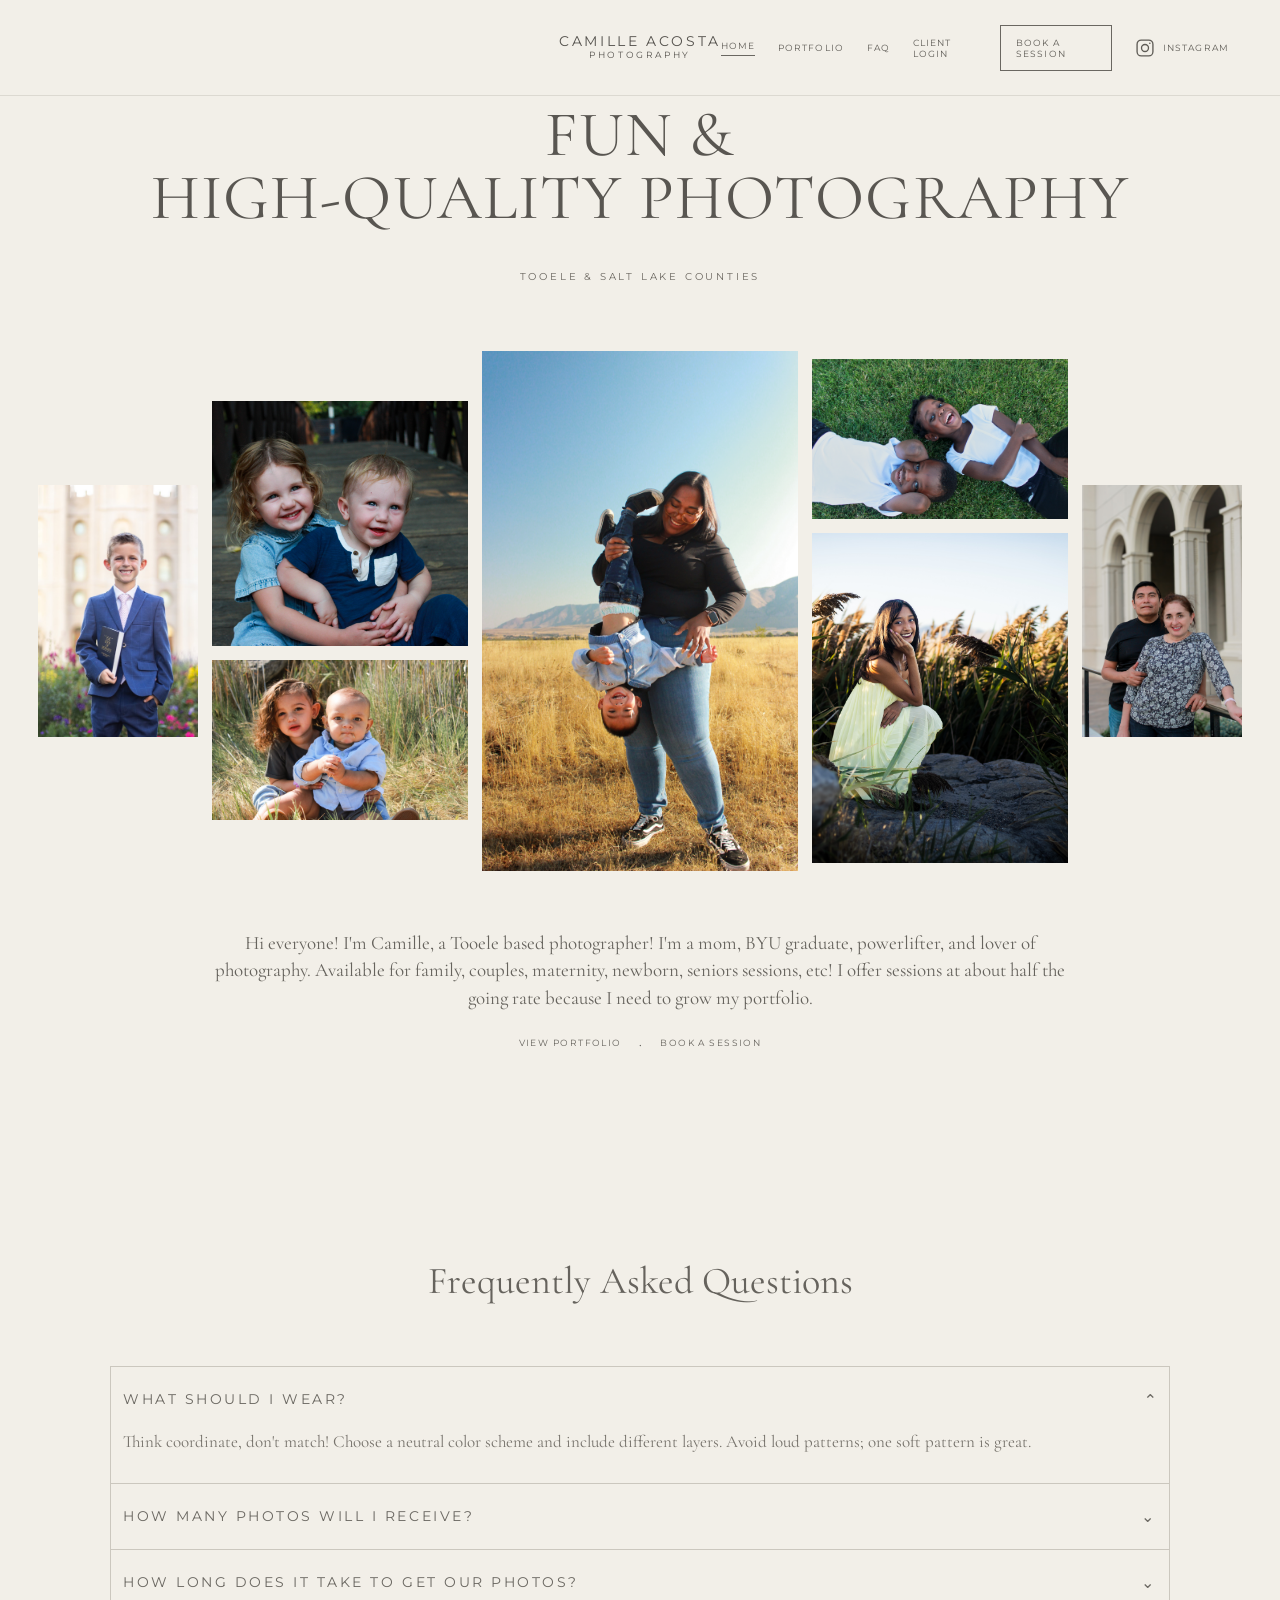
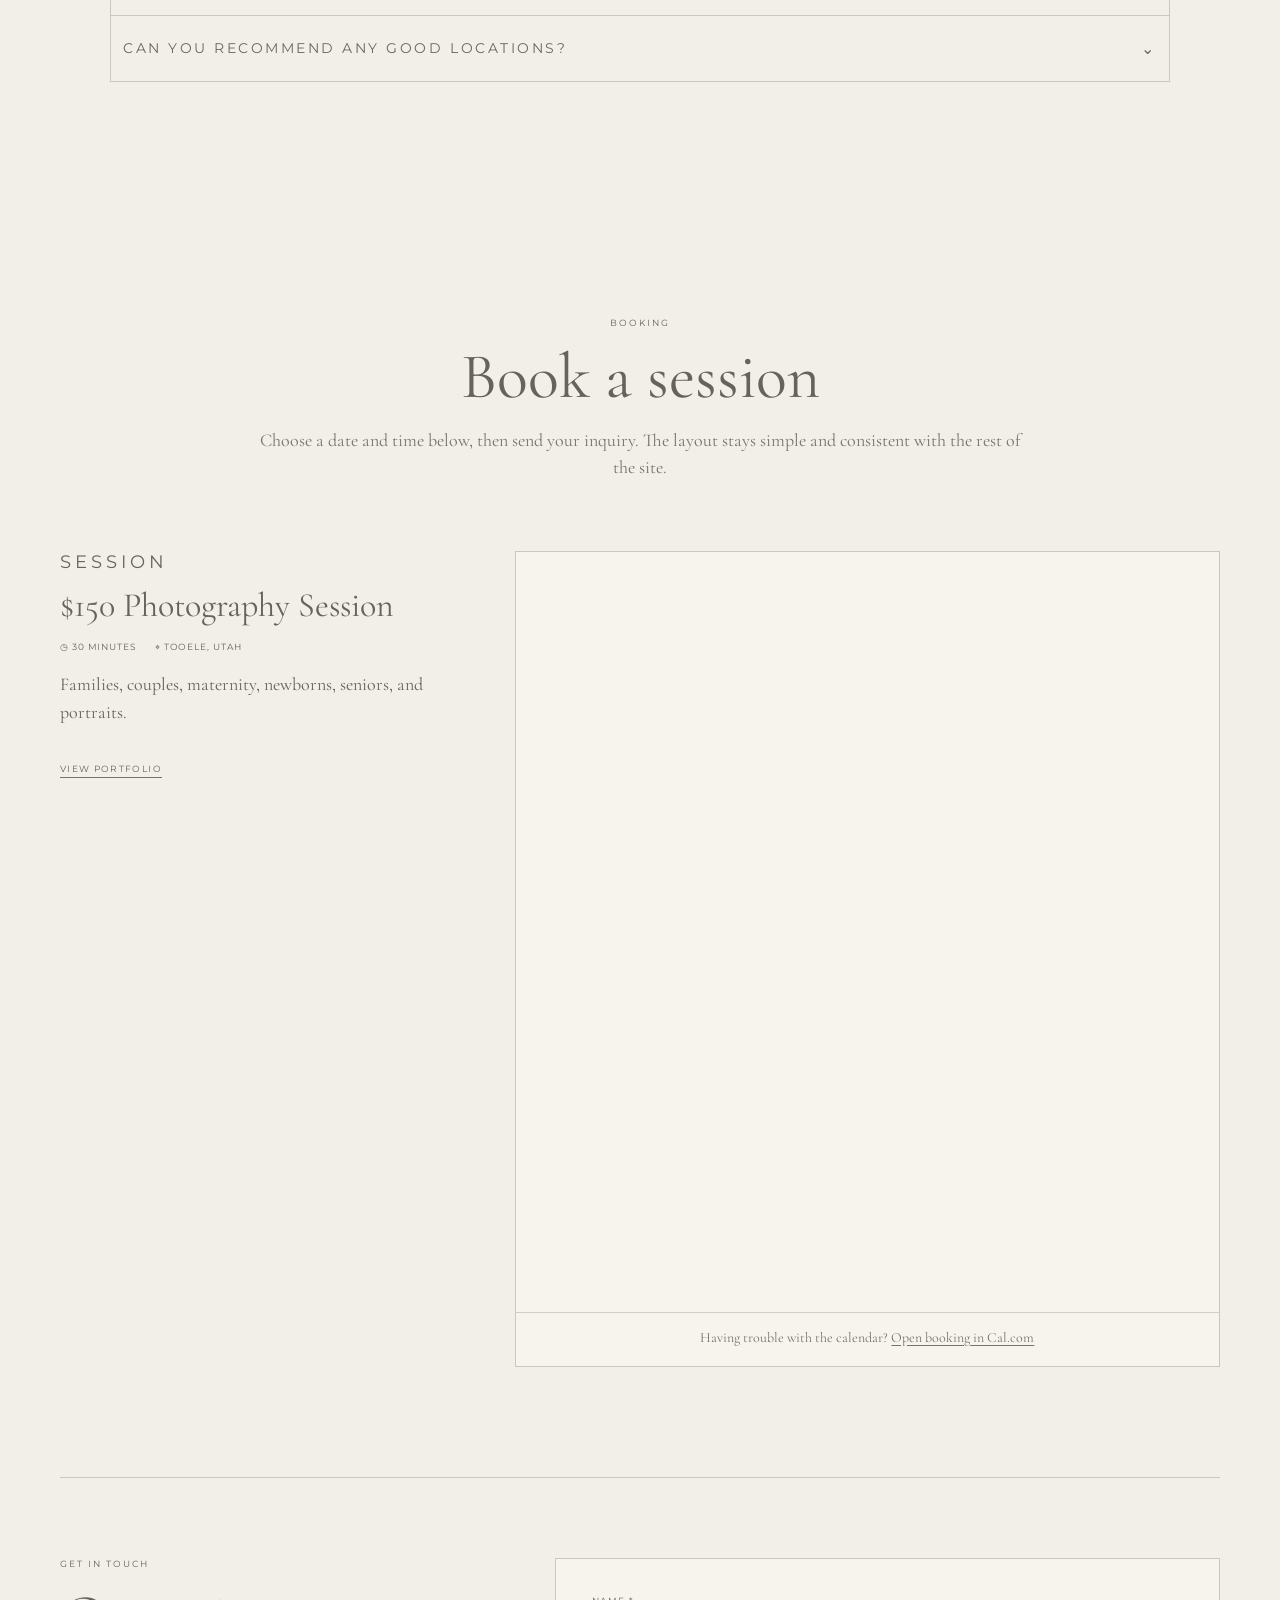
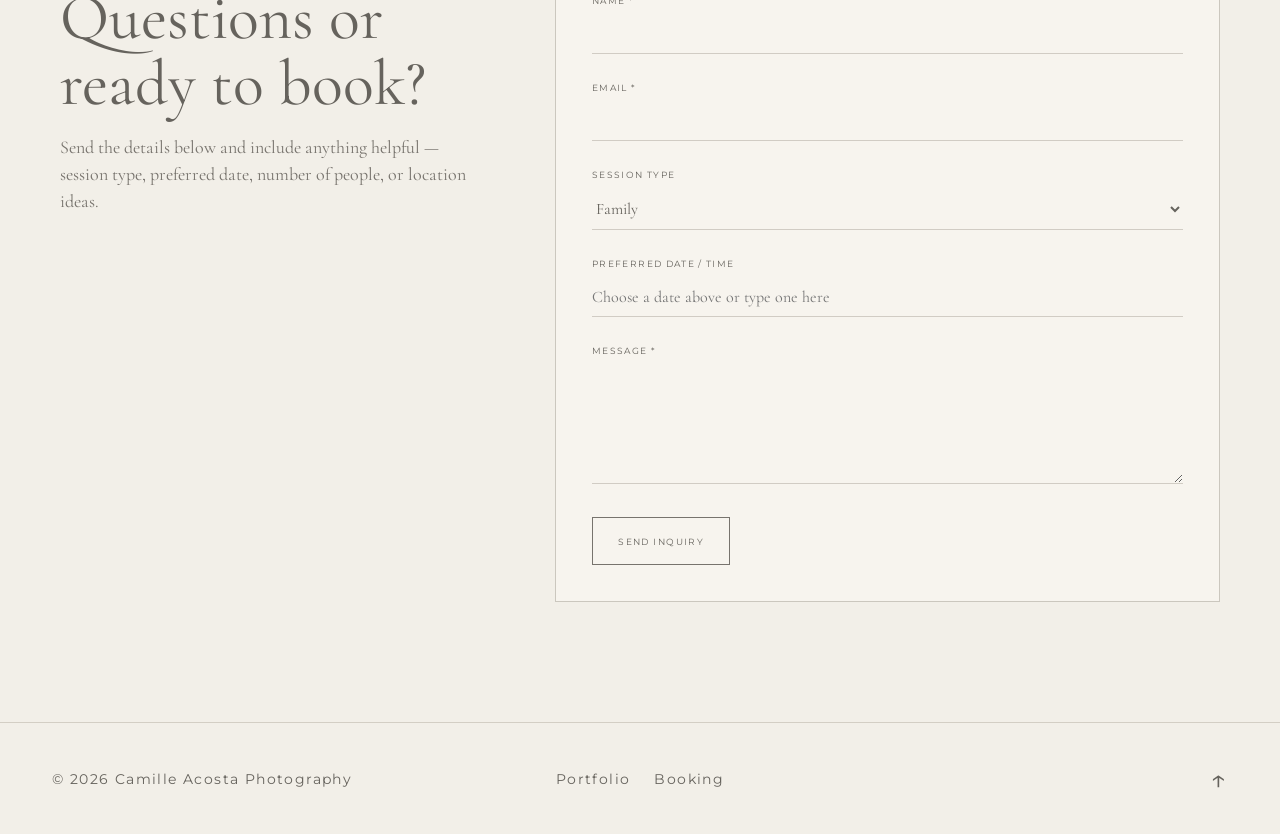
==== commit 435f48f9: "Add files via upload" ====
--- a/index.html
+++ b/index.html
@@ -16,6 +16,7 @@
   <link rel="preconnect" href="https://fonts.gstatic.com" crossorigin>
   <link href="https://fonts.googleapis.com/css2?family=Cormorant+Garamond:wght@400;500&family=Montserrat:wght@300;400;500&display=swap" rel="stylesheet">
   <link rel="stylesheet" href="site-v2.css">
+  <link rel="stylesheet" href="camille-navigation.css">
 </head>
 <body class="simple-home">
   <header class="unified-header">
@@ -113,7 +114,7 @@
       <div class="home-booking-heading">
         <p class="eyebrow">Booking</p>
         <h2>Book a session</h2>
-        <p>Choose a date and time below, then send your inquiry.</p>
+        <p>Choose a date and time below, then send your inquiry. The layout stays simple and consistent with the rest of the site.</p>
       </div>
 
       <div class="home-booking-grid">
@@ -194,5 +195,6 @@
   </div>
 
   <script src="cms-content.js?v=20261007b"></script>
+  <script src="camille-navigation.js" defer></script>
 </body>
 </html>
--- a/camille-navigation.css
+++ b/camille-navigation.css
@@ -0,0 +1,22 @@
+/* Instagram and full-height mobile drawer. Loaded after existing styles. */
+.camille-instagram{display:inline-flex!important;align-items:center;gap:8px;text-decoration:none;color:#5d5a54}.camille-instagram svg{flex:none}.camille-instagram span{font:inherit}
+.camille-nav-backdrop{display:none}
+@media(max-width:820px){
+ body.camille-nav-open{overflow:hidden!important;touch-action:none}
+ .camille-nav-backdrop{display:block;position:fixed;inset:0;background:rgba(28,27,26,.46);opacity:0;visibility:hidden;pointer-events:none;z-index:4000;transition:opacity .28s ease,visibility .28s ease}
+ .camille-nav-backdrop.open{opacity:1;visibility:visible;pointer-events:auto}
+ .unified-header,.studio-header,.mini-header{z-index:auto!important}
+ .unified-menu{display:block!important;position:relative!important;z-index:4102!important;flex:none;border:0;background:transparent;width:48px;height:48px;cursor:pointer}
+ .unified-menu span{display:block!important;width:25px!important;height:1px!important;margin:6px auto!important;background:#57534c!important;transition:transform .25s,opacity .25s}
+ .unified-menu.open span:nth-child(1){transform:translateY(7px) rotate(45deg)}
+ .unified-menu.open span:nth-child(2){opacity:0}
+ .unified-menu.open span:nth-child(3){transform:translateY(-7px) rotate(-45deg)}
+ .unified-nav{display:flex!important;position:fixed!important;inset:0 auto 0 0!important;top:0!important;bottom:0!important;left:0!important;right:auto!important;width:min(78vw,360px)!important;height:100dvh!important;max-height:100dvh!important;box-sizing:border-box!important;z-index:4101!important;background:#f2efe8!important;opacity:1!important;visibility:visible!important;transform:translateX(-105%)!important;transition:transform .3s ease!important;flex-direction:column!important;align-items:stretch!important;justify-content:flex-start!important;gap:0!important;padding:clamp(90px,14vh,125px) 24px max(30px,env(safe-area-inset-bottom))!important;overflow-y:auto!important;box-shadow:3px 0 18px rgba(0,0,0,.08)}
+ .unified-nav.open{transform:translateX(0)!important}
+ .unified-nav a{width:100%!important;min-height:54px!important;display:flex!important;align-items:center!important;justify-content:flex-start!important;padding:0!important;margin:0!important;text-align:left!important;border:0!important;border-bottom:1px solid #d7d1c7!important;color:#57534c!important;letter-spacing:.12em!important;font:11px Montserrat,Arial,sans-serif!important;text-transform:uppercase!important}
+ .unified-nav .unified-book{margin-top:18px!important;justify-content:center!important;border:1px solid #57534c!important;background:#57534c!important;color:#fff!important;min-height:52px!important}
+ .unified-nav .camille-instagram{margin-top:auto!important;border:0!important;padding-top:25px!important;min-height:55px!important;gap:10px!important}
+ .unified-nav .camille-instagram span{font:11px Montserrat,Arial,sans-serif!important}
+ .studio-header .unified-menu,.mini-header .unified-menu{margin-left:auto!important}
+}
+@media(prefers-reduced-motion:reduce){.unified-nav,.camille-nav-backdrop,.unified-menu span{transition:none!important}}
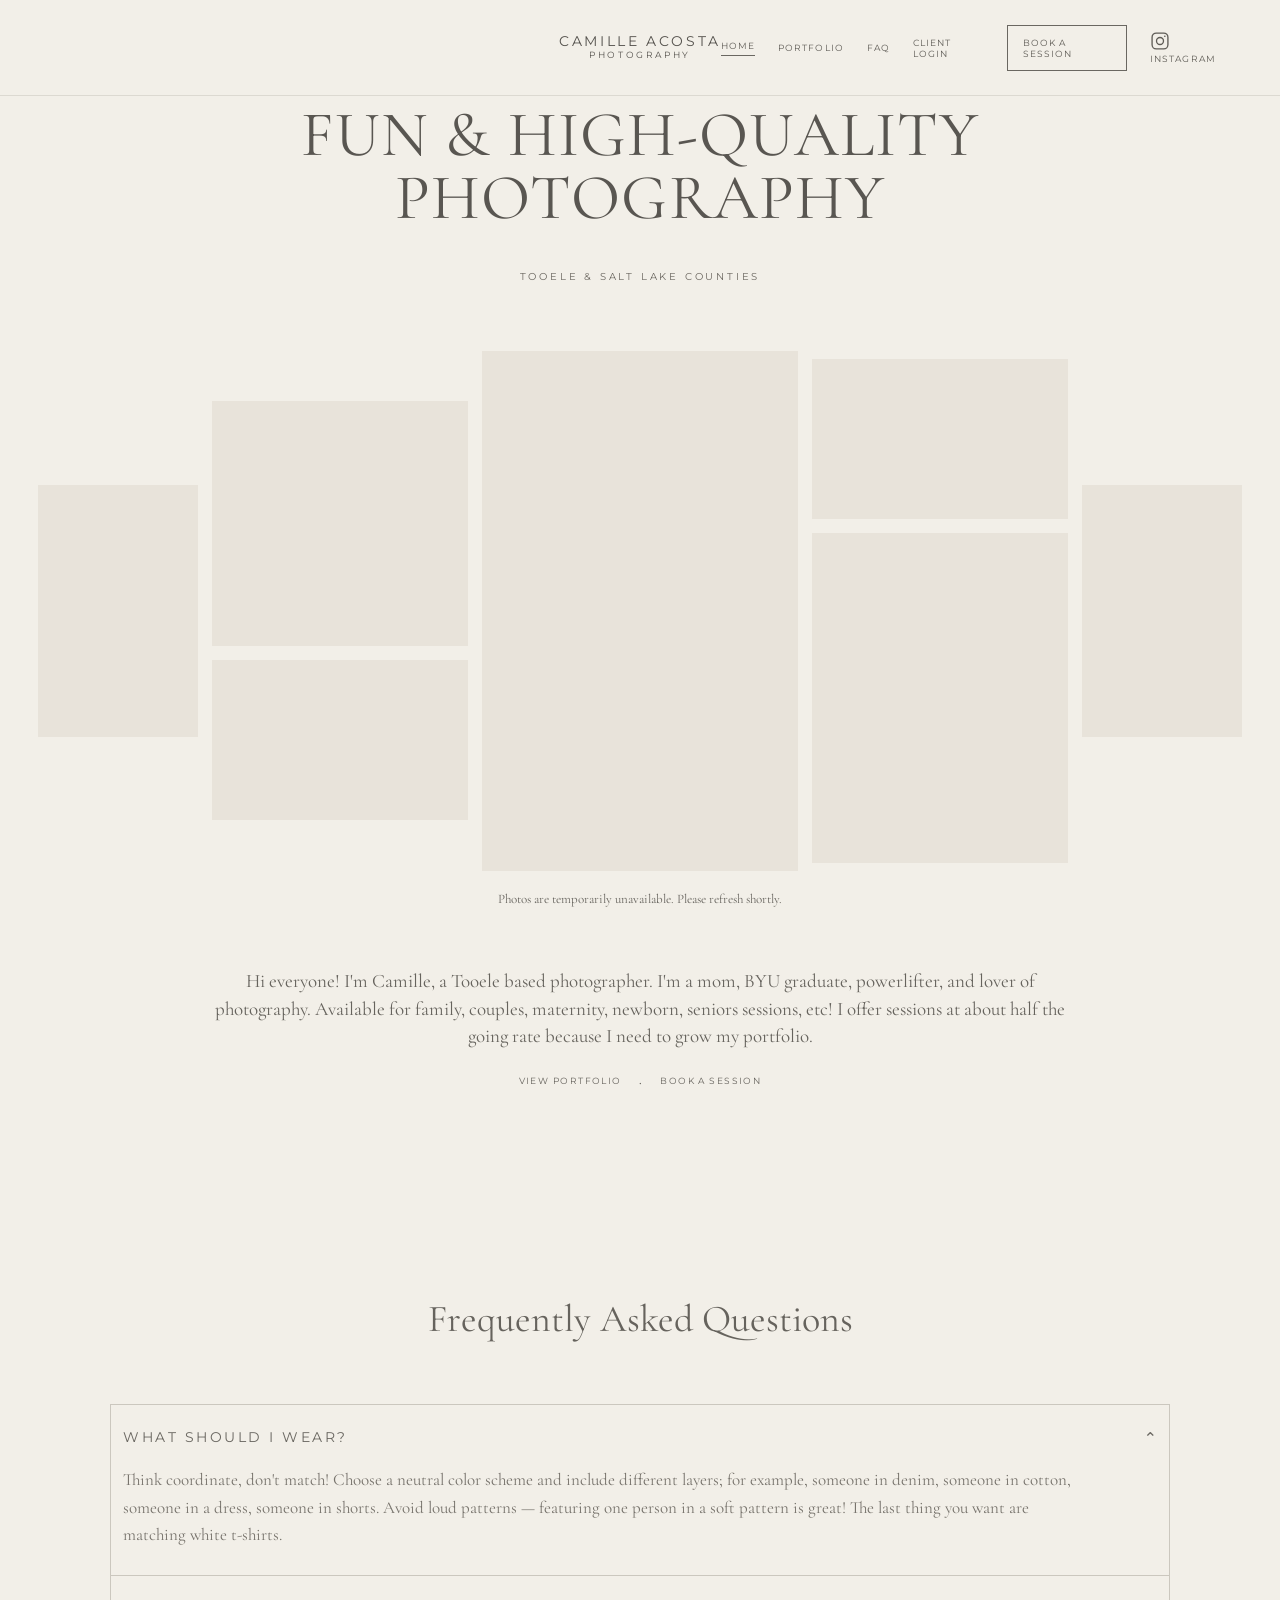
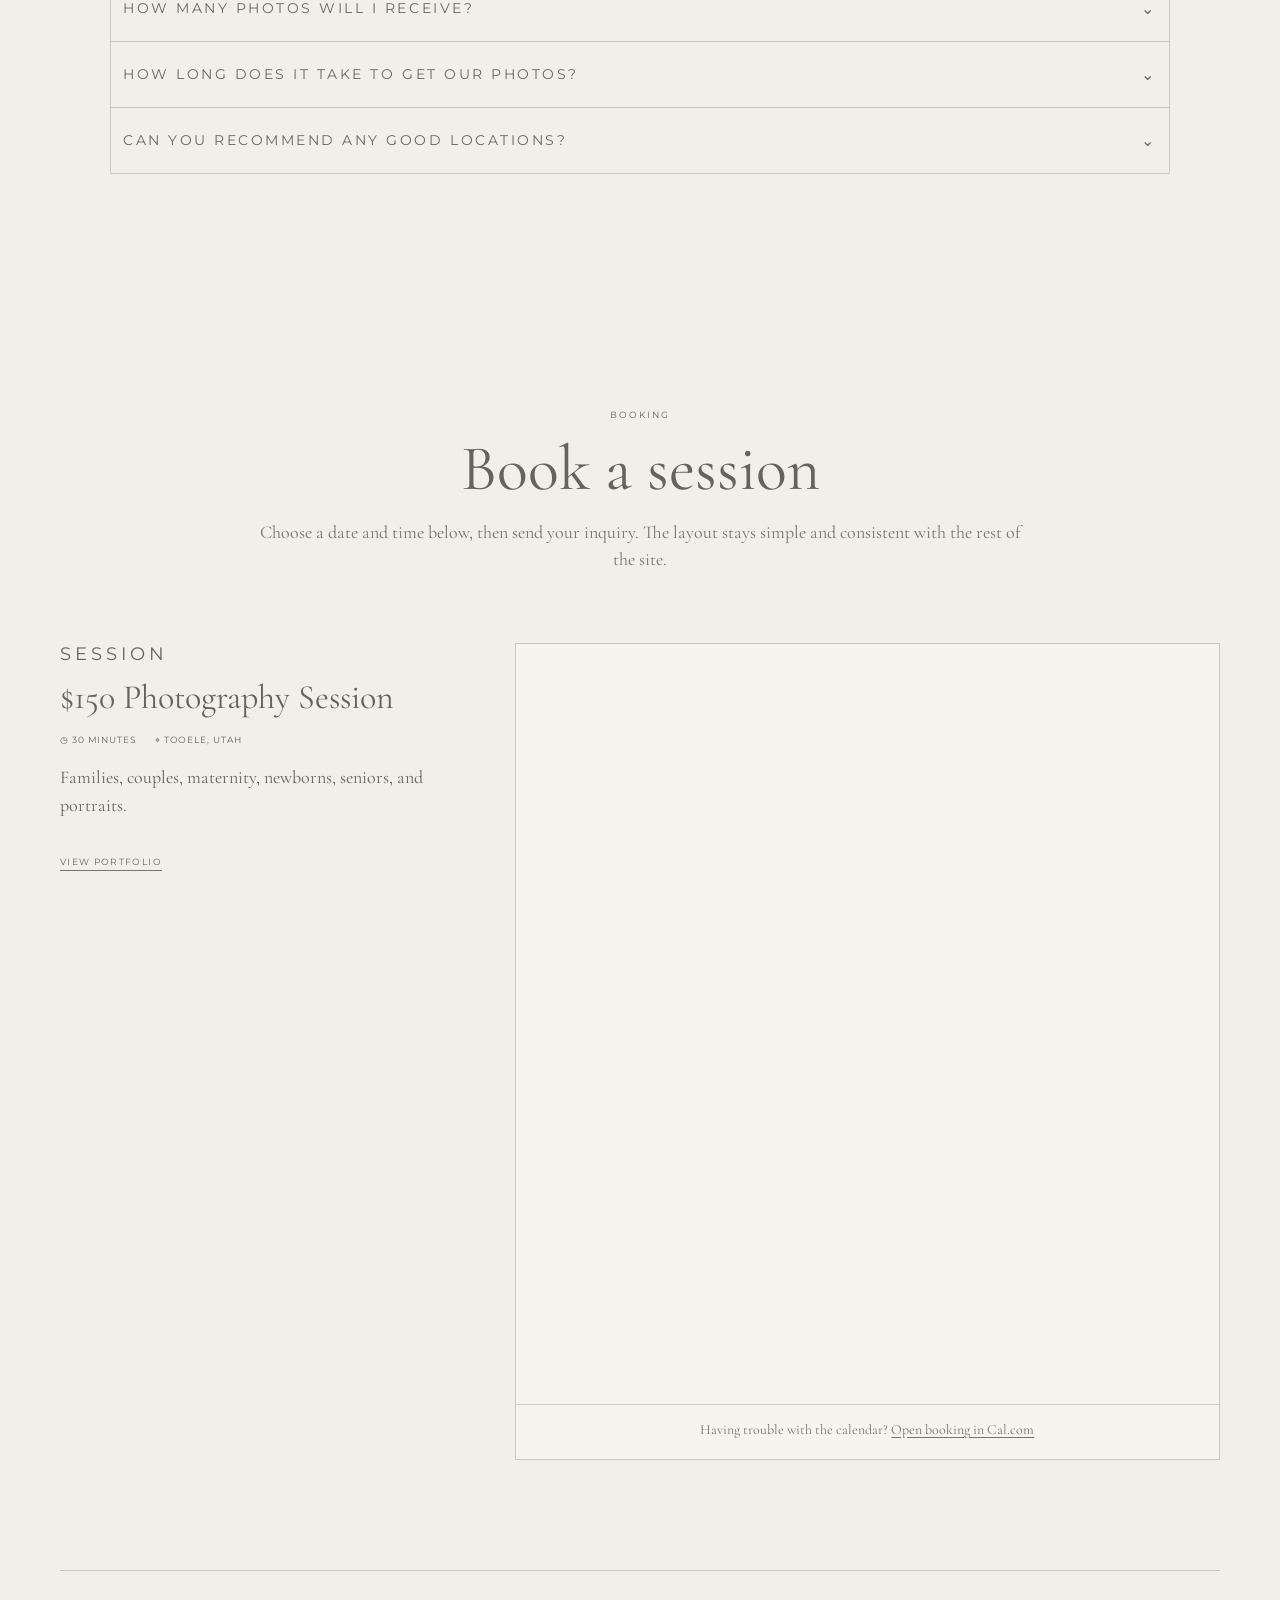
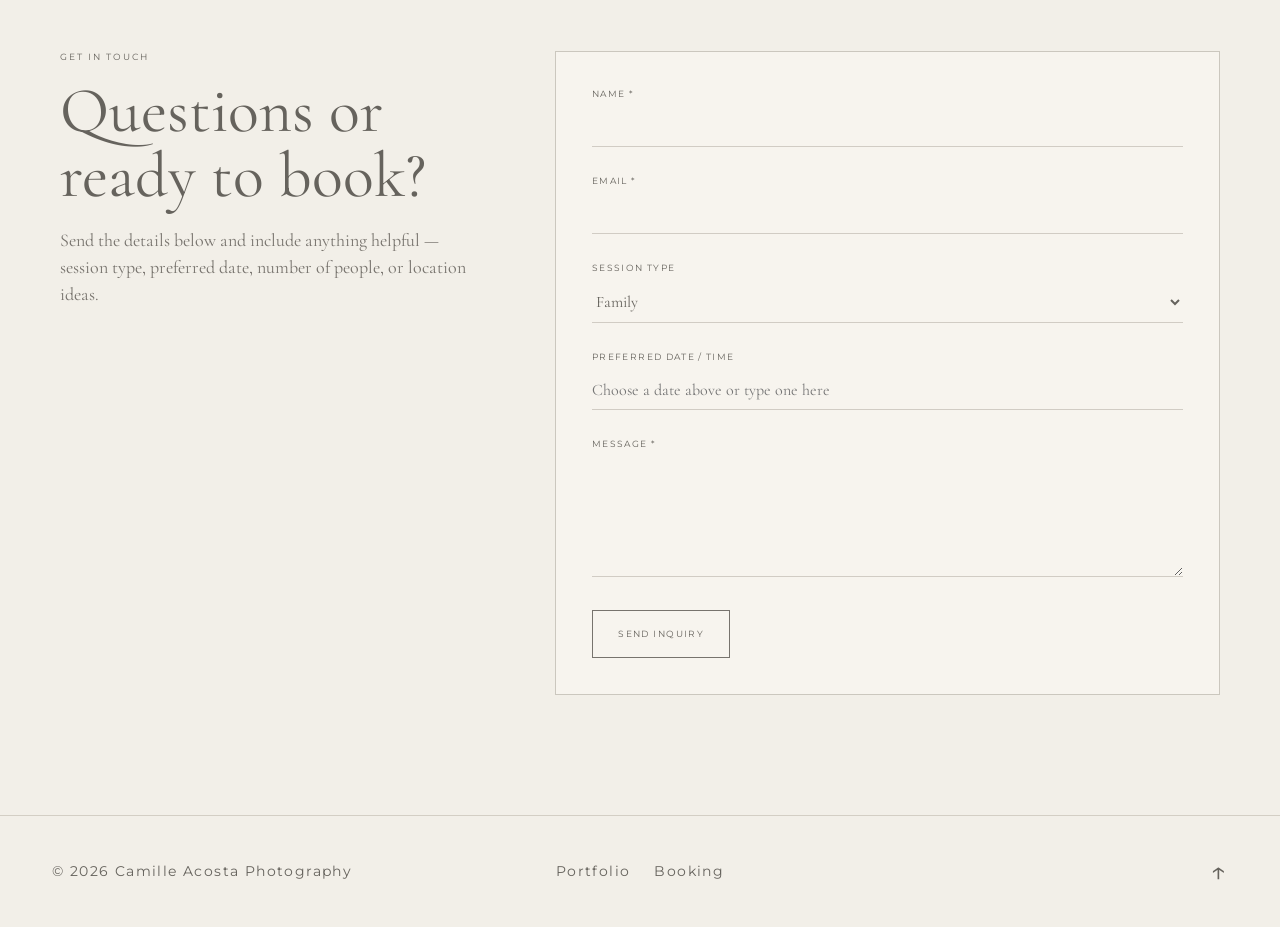
==== commit d7c3c73c: "Add files via upload" ====
--- a/index.html
+++ b/index.html
@@ -17,6 +17,8 @@
   <link href="https://fonts.googleapis.com/css2?family=Cormorant+Garamond:wght@400;500&family=Montserrat:wght@300;400;500&display=swap" rel="stylesheet">
   <link rel="stylesheet" href="site-v2.css">
   <link rel="stylesheet" href="camille-navigation.css">
+<link rel="stylesheet" href="website-public.css">
+<script>document.documentElement.classList.add('content-loading');setTimeout(()=>document.documentElement.classList.remove('content-loading'),11000);</script>
 </head>
 <body class="simple-home">
   <header class="unified-header">
@@ -113,8 +115,8 @@
     <section id="booking" class="home-booking-section">
       <div class="home-booking-heading">
         <p class="eyebrow">Booking</p>
-        <h2>Book a session</h2>
-        <p>Choose a date and time below, then send your inquiry. The layout stays simple and consistent with the rest of the site.</p>
+        <h2 data-content="home.booking_heading">Book a session</h2>
+        <p data-content="home.booking_intro">Choose a date and time below, then send your inquiry. The layout stays simple and consistent with the rest of the site.</p>
       </div>
 
       <div class="home-booking-grid">
@@ -140,8 +142,8 @@
 </div></div></div><div id="contact" class="home-inquiry-wrap">
         <div class="home-inquiry-copy">
           <p class="eyebrow">Get in touch</p>
-          <h2>Questions or ready to book?</h2>
-          <p>Send the details below and include anything helpful — session type, preferred date, number of people, or location ideas.</p>
+          <h2 data-content="home.contact_heading">Questions or ready to book?</h2>
+          <p data-content="home.contact_intro">Send the details below and include anything helpful — session type, preferred date, number of people, or location ideas.</p>
         </div>
 
         <form class="home-inquiry-form" id="homeInquiryForm">
@@ -194,7 +196,7 @@
     <div class="simple-lightbox-count"></div>
   </div>
 
-  <script src="cms-content.js?v=20261007b"></script>
-  <script src="camille-navigation.js" defer></script>
+  <script src="cms-content.js?v=20261008v3"></script>
+  <script src="camille-navigation.js?v=20261008v3" defer></script>
 </body>
 </html>
--- a/camille-navigation.css
+++ b/camille-navigation.css
@@ -1,22 +1,41 @@
-/* Instagram and full-height mobile drawer. Loaded after existing styles. */
-.camille-instagram{display:inline-flex!important;align-items:center;gap:8px;text-decoration:none;color:#5d5a54}.camille-instagram svg{flex:none}.camille-instagram span{font:inherit}
-.camille-nav-backdrop{display:none}
+/* Isolated mobile drawer: hidden until a deliberate click. */
+.camille-instagram{display:inline-flex;align-items:center;gap:8px;text-decoration:none;color:#5d5a54}
+.camille-instagram svg{flex:none}
+.camille-drawer,.camille-drawer-backdrop{display:none}
 @media(max-width:820px){
- body.camille-nav-open{overflow:hidden!important;touch-action:none}
- .camille-nav-backdrop{display:block;position:fixed;inset:0;background:rgba(28,27,26,.46);opacity:0;visibility:hidden;pointer-events:none;z-index:4000;transition:opacity .28s ease,visibility .28s ease}
- .camille-nav-backdrop.open{opacity:1;visibility:visible;pointer-events:auto}
- .unified-header,.studio-header,.mini-header{z-index:auto!important}
- .unified-menu{display:block!important;position:relative!important;z-index:4102!important;flex:none;border:0;background:transparent;width:48px;height:48px;cursor:pointer}
- .unified-menu span{display:block!important;width:25px!important;height:1px!important;margin:6px auto!important;background:#57534c!important;transition:transform .25s,opacity .25s}
- .unified-menu.open span:nth-child(1){transform:translateY(7px) rotate(45deg)}
- .unified-menu.open span:nth-child(2){opacity:0}
- .unified-menu.open span:nth-child(3){transform:translateY(-7px) rotate(-45deg)}
- .unified-nav{display:flex!important;position:fixed!important;inset:0 auto 0 0!important;top:0!important;bottom:0!important;left:0!important;right:auto!important;width:min(78vw,360px)!important;height:100dvh!important;max-height:100dvh!important;box-sizing:border-box!important;z-index:4101!important;background:#f2efe8!important;opacity:1!important;visibility:visible!important;transform:translateX(-105%)!important;transition:transform .3s ease!important;flex-direction:column!important;align-items:stretch!important;justify-content:flex-start!important;gap:0!important;padding:clamp(90px,14vh,125px) 24px max(30px,env(safe-area-inset-bottom))!important;overflow-y:auto!important;box-shadow:3px 0 18px rgba(0,0,0,.08)}
- .unified-nav.open{transform:translateX(0)!important}
- .unified-nav a{width:100%!important;min-height:54px!important;display:flex!important;align-items:center!important;justify-content:flex-start!important;padding:0!important;margin:0!important;text-align:left!important;border:0!important;border-bottom:1px solid #d7d1c7!important;color:#57534c!important;letter-spacing:.12em!important;font:11px Montserrat,Arial,sans-serif!important;text-transform:uppercase!important}
- .unified-nav .unified-book{margin-top:18px!important;justify-content:center!important;border:1px solid #57534c!important;background:#57534c!important;color:#fff!important;min-height:52px!important}
- .unified-nav .camille-instagram{margin-top:auto!important;border:0!important;padding-top:25px!important;min-height:55px!important;gap:10px!important}
- .unified-nav .camille-instagram span{font:11px Montserrat,Arial,sans-serif!important}
- .studio-header .unified-menu,.mini-header .unified-menu{margin-left:auto!important}
+  html.camille-drawer-open,body.camille-drawer-open{overflow:hidden!important}
+  /* Disable legacy mobile navigation entirely; the independent drawer replaces it. */
+  .unified-header .unified-nav,.studio-header .unified-nav,.mini-header .unified-nav{display:none!important}
+  .unified-menu{display:flex!important;flex-direction:column;align-items:center;justify-content:center;gap:6px;position:relative!important;z-index:1!important;width:48px;height:48px;padding:0!important;border:0;background:transparent;cursor:pointer}
+  .unified-menu span{display:block!important;width:25px!important;height:1px!important;margin:0!important;background:#57534c!important;transform:none!important;opacity:1!important}
+  .camille-drawer-backdrop{display:block;position:fixed;inset:0;z-index:99990;background:rgba(29,27,25,.48);opacity:0;visibility:hidden;pointer-events:none;transition:opacity .25s,visibility .25s}
+  .camille-drawer{display:flex;position:fixed;inset:0 auto 0 0;z-index:99991;width:min(78vw,360px);height:100vh;height:100dvh;box-sizing:border-box;flex-direction:column;background:#f2efe8;transform:translate3d(-105%,0,0);visibility:hidden;pointer-events:none;transition:transform .28s ease,visibility .28s;overflow-y:auto;padding:28px 25px max(35px,env(safe-area-inset-bottom));box-shadow:4px 0 22px rgba(0,0,0,.08)}
+  .camille-drawer.is-open{transform:translate3d(0,0,0);visibility:visible;pointer-events:auto}
+  .camille-drawer-backdrop.is-open{opacity:1;visibility:visible;pointer-events:auto}
+  .camille-drawer-close{align-self:flex-start;border:0;background:none;font-size:34px;font-weight:200;line-height:1;color:#57534c;cursor:pointer;padding:5px 8px;margin:0 0 55px -8px}
+  .camille-drawer-links{display:flex;flex-direction:column;gap:0}
+  .camille-drawer-links a{display:flex;align-items:center;min-height:60px;border-bottom:1px solid #d8d2c8;color:#57534c;text-decoration:none;font:11px Montserrat,Arial,sans-serif;letter-spacing:.15em;text-transform:uppercase}
+  .camille-drawer-links .client-login-link{margin-top:15px;border-bottom:0;font-size:10px}
+  .camille-drawer-links .unified-book{margin-top:18px;min-height:55px;background:#57534c;color:white;justify-content:center;border:1px solid #57534c}
+  .camille-drawer-links .camille-instagram{margin-top:32px;border:0;gap:10px}
+  .camille-drawer-links .camille-instagram span{font:11px Montserrat,Arial,sans-serif;letter-spacing:.12em}
+  body.camille-drawer-open .simple-mobile-book{visibility:hidden!important}
 }
-@media(prefers-reduced-motion:reduce){.unified-nav,.camille-nav-backdrop,.unified-menu span{transition:none!important}}
+@media(prefers-reduced-motion:reduce){.camille-drawer,.camille-drawer-backdrop{transition:none!important}}
+/* V3 category links: styles shared on every site page. The drawer remains hidden by default. */
+.desktop-portfolio-group{display:inline-flex;align-items:center;position:relative;gap:1px}
+.desktop-portfolio-group>.portfolio-desktop-toggle{background:transparent;border:0;width:22px;padding:3px;cursor:pointer;color:inherit;font:14px Montserrat,sans-serif}
+.desktop-portfolio-submenu{position:absolute;left:-18px;top:100%;min-width:180px;padding:15px 10px;background:#f7f4ee;box-shadow:0 14px 24px rgba(40,36,30,.13);border:1px solid #d7d1c7;display:none;z-index:1500}
+.desktop-portfolio-group:hover .desktop-portfolio-submenu,.desktop-portfolio-group:focus-within .desktop-portfolio-submenu,.desktop-portfolio-group.is-open .desktop-portfolio-submenu{display:flex;flex-direction:column}
+.unified-nav .desktop-portfolio-submenu a{display:block;padding:12px 10px;font:10px Montserrat,sans-serif;letter-spacing:.1em;text-decoration:none;white-space:nowrap}
+.desktop-portfolio-submenu a:hover{background:#ede8df}
+.camille-drawer-portfolio-line{display:flex;align-items:center;gap:0;border-bottom:1px solid #d8d2c8}
+.camille-drawer-portfolio-line a{flex:1;border:0!important}
+.camille-drawer-portfolio-toggle{border:0;background:transparent;color:#57534c;width:45px;min-height:58px;cursor:pointer;font:20px Montserrat,sans-serif;align-self:center}
+.camille-drawer-categories{display:none;flex-direction:column;padding:5px 0 12px 20px;background:#f2efe8}
+.camille-drawer-categories.is-expanded{display:flex}
+@media(max-width:820px){
+ .desktop-portfolio-group>.portfolio-desktop-toggle,.desktop-portfolio-submenu{display:none!important}
+ .camille-drawer-links .camille-drawer-categories a{min-height:41px;border:0;font-size:10px;letter-spacing:.1em;color:#777168}
+ .camille-drawer-links .camille-drawer-portfolio-line a{min-height:60px}
+}
--- a/website-public.css
+++ b/website-public.css
@@ -0,0 +1,11 @@
+/* Avoid a momentary flash of outdated hard-coded text before the published Studio copy arrives. */
+html.content-loading [data-hero-title],
+html.content-loading [data-location-line],
+html.content-loading [data-intro-text],
+html.content-loading [data-session-title],
+html.content-loading [data-session-price],
+html.content-loading [data-session-duration],
+html.content-loading [data-session-location],
+html.content-loading [data-session-description],
+html.content-loading [data-faq-list],
+html.content-loading [data-content]{visibility:hidden}
